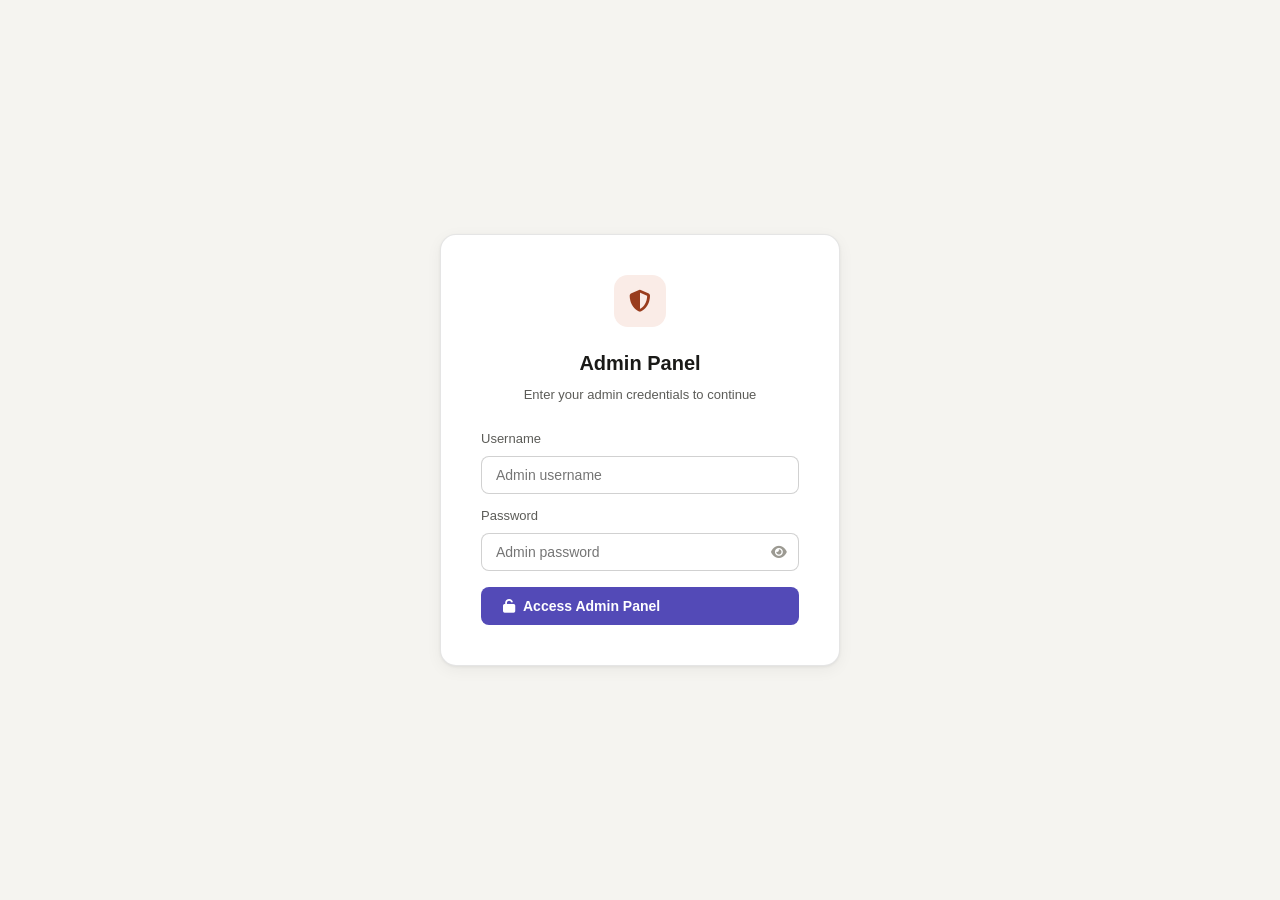
==== admin.html @ 836c9ff5 "Initial commit" ====
<!DOCTYPE html>
<html lang="en">
<head>
  <meta charset="UTF-8"/>
  <meta name="viewport" content="width=device-width,initial-scale=1.0"/>
  <title>HackJudge — Admin</title>
  <link rel="stylesheet" href="style.css"/>
  <link rel="stylesheet" href="https://cdnjs.cloudflare.com/ajax/libs/font-awesome/6.5.0/css/all.min.css"/>
  <style>
    .login-wrap{min-height:100vh;display:flex;align-items:center;justify-content:center;padding:24px}
    .login-box{background:var(--surface);border:1px solid var(--border);border-radius:var(--radius-lg);padding:40px;width:100%;max-width:400px;box-shadow:var(--shadow);text-align:center}
    .admin-header{padding:28px 0 20px;display:flex;align-items:center;justify-content:space-between;flex-wrap:wrap;gap:12px}
    .confirm-overlay{display:none;position:fixed;inset:0;background:rgba(0,0,0,.5);align-items:center;justify-content:center;z-index:200;padding:24px}
    .confirm-overlay.show{display:flex}
    .confirm-box{background:var(--surface);border-radius:var(--radius-lg);padding:28px 32px;max-width:380px;width:100%;box-shadow:0 8px 40px rgba(0,0,0,.2)}
  </style>
</head>
<body>

<!-- Login screen -->
<div class="login-wrap" id="login-screen">
  <div class="login-box">
    <div class="admin-icon"><i class="fa-solid fa-shield-halved"></i></div>
    <h2 style="font-size:20px;font-weight:700;margin-bottom:6px">Admin Panel</h2>
    <p style="font-size:13px;color:var(--text-2);margin-bottom:24px;line-height:1.5">Enter your admin credentials to continue</p>
    <div style="text-align:left;margin-bottom:12px">
      <label class="label">Username</label>
      <input class="input" id="login-user" type="text" placeholder="Admin username" onkeydown="if(event.key==='Enter')document.getElementById('login-pass').focus()"/>
    </div>
    <div style="text-align:left;margin-bottom:16px">
      <label class="label">Password</label>
      <div style="position:relative">
        <input class="input" id="login-pass" type="password" placeholder="Admin password" style="padding-right:42px" onkeydown="if(event.key==='Enter')doLogin()"/>
        <button onclick="toggleLP()" style="position:absolute;right:12px;top:50%;transform:translateY(-50%);background:none;border:none;cursor:pointer;color:var(--text-3);font-size:14px"><i class="fa-solid fa-eye" id="lp-eye"></i></button>
      </div>
    </div>
    <button class="btn btn-primary full-width" onclick="doLogin()"><i class="fa-solid fa-unlock"></i> Access Admin Panel</button>
    <p id="login-error" style="display:none;color:var(--danger);font-size:13px;margin-top:12px"></p>
  </div>
</div>

<!-- Admin dashboard -->
<div id="admin-screen" style="display:none">
  <header class="site-header">
    <div class="header-inner">
      <div class="logo"><span class="logo-icon" style="background:var(--danger)"><i class="fa-solid fa-shield-halved"></i></span>Admin Panel</div>
      <span style="font-size:12px;color:var(--text-3);margin-left:4px">— not visible to participants</span>
      <nav class="nav" style="margin-left:auto">
        <button onclick="showTab('submissions')" id="tab-submissions" class="btn btn-secondary tab-active" style="font-size:13px;padding:6px 14px"><i class="fa-solid fa-list"></i> Submissions</button>
        <button onclick="showTab('bulk')" id="tab-bulk" class="btn btn-secondary" style="font-size:13px;padding:6px 14px"><i class="fa-solid fa-bolt"></i> Bulk Test</button>
        <a href="leaderboard.html" style="color:var(--text-2);text-decoration:none;font-size:13px;padding:6px 8px"><i class="fa-solid fa-arrow-left"></i> Back</a>
        <button onclick="doLogout()" class="btn btn-secondary" style="font-size:13px;padding:6px 14px"><i class="fa-solid fa-right-from-bracket"></i> Logout</button>
      </nav>
    </div>
  </header>

  <!-- Submissions tab -->
  <div id="tab-submissions-panel" class="page-wrap page-wrap--lg" style="padding-top:0">
    <div class="admin-header">
      <div><h1 class="page-title" style="font-size:22px">Submissions</h1><p class="page-sub" style="font-size:13px" id="last-refresh">Loading…</p></div>
      <div style="display:flex;gap:10px;flex-wrap:wrap">
        <button class="btn btn-secondary" onclick="loadSubmissions()" style="font-size:13px"><i class="fa-solid fa-rotate"></i> Refresh</button>
        <button onclick="confirmAll()" style="display:inline-flex;align-items:center;gap:7px;padding:9px 18px;background:var(--danger);color:#fff;border:none;border-radius:var(--radius-sm);font-size:13px;font-weight:600;cursor:pointer"><i class="fa-solid fa-trash-can"></i> Delete all</button>
      </div>
    </div>
    <div class="stats-row">
      <div class="stat-box"><div class="stat-num" id="s-total">—</div><div class="stat-lbl">Total</div></div>
      <div class="stat-box"><div class="stat-num" style="color:var(--success)" id="s-scored">—</div><div class="stat-lbl">Scored</div></div>
      <div class="stat-box"><div class="stat-num" style="color:var(--warn)" id="s-pending">—</div><div class="stat-lbl">Pending</div></div>
      <div class="stat-box"><div class="stat-num" style="color:var(--danger)" id="s-error">—</div><div class="stat-lbl">Error</div></div>
    </div>
    <div class="card">
      <div class="table-wrap">
        <table style="table-layout:fixed;width:100%">
          <colgroup><col style="width:80px"/><col style="width:150px"/><col style="width:160px"/><col style="width:130px"/><col style="width:90px"/><col style="width:70px"/><col style="width:140px"/><col style="width:90px"/></colgroup>
          <thead><tr><th>ID</th><th>Team</th><th>Project</th><th>Track</th><th>Status</th><th>Score</th><th>Submitted</th><th>Actions</th></tr></thead>
          <tbody id="admin-tbody"><tr><td colspan="8" style="text-align:center;padding:40px;color:var(--text-3)">Loading…</td></tr></tbody>
        </table>
      </div>
    </div>
    <div style="height:48px"></div>
  </div>

  <!-- Bulk test tab -->
  <div id="tab-bulk-panel" class="page-wrap page-wrap--lg" style="display:none;padding-top:0">
    <div class="admin-header">
      <div><h1 class="page-title" style="font-size:22px"><i class="fa-solid fa-bolt" style="color:var(--accent);margin-right:8px"></i>Bulk Test</h1>
      <p class="page-sub" style="font-size:13px">Submit multiple projects at once for testing.</p></div>
    </div>
    <div style="display:grid;grid-template-columns:1fr 1fr;gap:14px;margin-bottom:16px">
      <div>
        <label class="label">Gemini API Key (for all test submissions) <span style="color:var(--danger)">*</span></label>
        <div style="position:relative">
          <input class="input" id="bulk-key" type="password" placeholder="AIza…" style="padding-right:42px"/>
          <button onclick="toggleBK()" style="position:absolute;right:12px;top:50%;transform:translateY(-50%);background:none;border:none;cursor:pointer;color:var(--text-3);font-size:14px"><i class="fa-solid fa-eye" id="bk-eye"></i></button>
        </div>
      </div>
      <div>
        <label class="label">Track (applied to all)</label>
        <input class="input" id="bulk-track" type="text" placeholder="e.g. Open Innovation"/>
      </div>
    </div>
    <div style="margin-bottom:16px">
      <label class="label">Problem Statement (applied to all) <span style="color:var(--danger)">*</span></label>
      <textarea class="textarea" id="bulk-ps" rows="3" style="min-height:80px" placeholder="Paste the problem statement here…"></textarea>
    </div>
    <div class="card" style="margin-bottom:16px">
      <div style="padding:14px 18px;border-bottom:1px solid var(--border);display:flex;align-items:center;justify-content:space-between">
        <span style="font-size:13px;font-weight:600">Projects</span>
        <div style="display:flex;gap:8px">
          <button class="btn btn-secondary" style="font-size:12px;padding:6px 12px" onclick="addRow()"><i class="fa-solid fa-plus"></i> Add row</button>
          <button class="btn btn-secondary" style="font-size:12px;padding:6px 12px" onclick="loadSamples()"><i class="fa-solid fa-flask"></i> Load samples</button>
          <button class="btn btn-secondary" style="font-size:12px;padding:6px 12px" onclick="clearRows()"><i class="fa-solid fa-trash"></i> Clear</button>
        </div>
      </div>
      <div class="table-wrap">
        <table style="table-layout:fixed;width:100%">
          <colgroup><col style="width:140px"/><col style="width:150px"/><col style="width:140px"/><col style="width:160px"/><col style="width:260px"/><col style="width:36px"/></colgroup>
          <thead><tr><th>Team name</th><th>Project title</th><th>Members</th><th>Email</th><th>GitHub URL</th><th></th></tr></thead>
          <tbody id="bulk-rows"></tbody>
        </table>
      </div>
    </div>
    <div style="display:flex;gap:12px;align-items:center;margin-bottom:20px">
      <button class="btn btn-primary" id="bulk-run-btn" onclick="runBulk()" style="font-size:14px"><i class="fa-solid fa-play"></i> Run Bulk Test</button>
      <span id="bulk-status" style="font-size:13px;color:var(--text-2)"></span>
    </div>
    <div id="bulk-results" style="display:none">
      <div class="section-head">Results</div>
      <div id="bulk-results-list" style="display:flex;flex-direction:column;gap:8px"></div>
    </div>
    <div style="height:48px"></div>
  </div>
</div>

<!-- Confirm single delete -->
<div class="confirm-overlay" id="conf-single">
  <div class="confirm-box">
    <div style="font-size:17px;font-weight:700;margin-bottom:8px"><i class="fa-solid fa-triangle-exclamation" style="color:var(--danger);margin-right:8px"></i>Delete submission?</div>
    <div style="font-size:13px;color:var(--text-2);margin-bottom:20px;line-height:1.6" id="conf-single-msg">This cannot be undone.</div>
    <div style="display:flex;gap:10px">
      <button class="btn btn-secondary" style="flex:1" onclick="closeConf('conf-single')">Cancel</button>
      <button class="btn" style="flex:1;background:var(--danger);color:#fff" id="conf-single-ok">Delete</button>
    </div>
  </div>
</div>

<!-- Confirm delete all -->
<div class="confirm-overlay" id="conf-all">
  <div class="confirm-box">
    <div style="font-size:17px;font-weight:700;margin-bottom:8px"><i class="fa-solid fa-triangle-exclamation" style="color:var(--danger);margin-right:8px"></i>Delete ALL submissions?</div>
    <div style="font-size:13px;color:var(--text-2);margin-bottom:20px;line-height:1.6">This permanently removes every submission. The leaderboard will be empty. Cannot be undone.</div>
    <div style="display:flex;gap:10px">
      <button class="btn btn-secondary" style="flex:1" onclick="closeConf('conf-all')">Cancel</button>
      <button class="btn" style="flex:1.5;background:var(--danger);color:#fff" onclick="deleteAll()"><i class="fa-solid fa-trash-can"></i> Yes, delete all</button>
    </div>
  </div>
</div>

<div id="toast-area"></div>

<script src="config.js"></script>
<script src="sheets-client.js"></script>
<script>
// ── Auth ──────────────────────────────────────────────────────────────────────
window.addEventListener('DOMContentLoaded', () => {
  const u = sessionStorage.getItem('admin_user');
  const p = sessionStorage.getItem('admin_pass');
  sessionStorage.removeItem('admin_user');
  sessionStorage.removeItem('admin_pass');
  if (u && p && u === CONFIG.ADMIN_USERNAME && p === CONFIG.ADMIN_PASSWORD) {
    document.getElementById('login-screen').style.display = 'none';
    document.getElementById('admin-screen').style.display = 'block';
    loadSubmissions();
  }
});

function toggleLP() { const i=document.getElementById('login-pass'),e=document.getElementById('lp-eye'); i.type=i.type==='password'?'text':'password'; e.className=i.type==='password'?'fa-solid fa-eye':'fa-solid fa-eye-slash'; }

function doLogin() {
  const u = document.getElementById('login-user').value.trim();
  const p = document.getElementById('login-pass').value.trim();
  const errEl = document.getElementById('login-error');
  errEl.style.display = 'none';
  if (!u || !p) { errEl.textContent = 'Please enter both fields.'; errEl.style.display = 'block'; return; }
  if (u === CONFIG.ADMIN_USERNAME && p === CONFIG.ADMIN_PASSWORD) {
    document.getElementById('login-pass').value = '';
    document.getElementById('login-screen').style.display = 'none';
    document.getElementById('admin-screen').style.display = 'block';
    loadSubmissions();
  } else {
    document.getElementById('login-pass').value = '';
    errEl.textContent = 'Incorrect username or password.';
    errEl.style.display = 'block';
  }
}

function doLogout() { window.location.href = 'index.html'; }

// ── Tab switching ─────────────────────────────────────────────────────────────
function showTab(tab) {
  const isSub = tab === 'submissions';
  document.getElementById('tab-submissions-panel').style.display = isSub ? 'block' : 'none';
  document.getElementById('tab-bulk-panel').style.display        = isSub ? 'none'  : 'block';
  document.getElementById('tab-submissions').classList.toggle('tab-active', isSub);
  document.getElementById('tab-bulk').classList.toggle('tab-active', !isSub);
}

// ── Submissions ───────────────────────────────────────────────────────────────
let allSubs = [];

function sColor(s) { return s>=8?'var(--success)':s>=6?'var(--info)':s>=4?'var(--warn)':'var(--danger)'; }
function showToast(msg, isErr=false) {
  const t = document.createElement('div'); t.className='toast'+(isErr?' toast-error':''); t.textContent=msg;
  document.getElementById('toast-area').appendChild(t); setTimeout(()=>t.remove(),4000);
}
function closeConf(id) { document.getElementById(id).classList.remove('show'); }

async function loadSubmissions() {
  try {
    allSubs = await loadAllSubmissionsAdmin();
    const records = allSubs.map(s => s.record);
    document.getElementById('s-total').textContent   = records.length;
    document.getElementById('s-scored').textContent  = records.filter(r => r.status==='scored').length;
    document.getElementById('s-pending').textContent = records.filter(r => ['pending','judging'].includes(r.status)).length;
    document.getElementById('s-error').textContent   = records.filter(r => r.status==='error').length;
    document.getElementById('last-refresh').textContent = 'Last refreshed: ' + new Date().toLocaleTimeString() + '  ·  ' + records.length + ' submissions';
    renderTable(allSubs);
  } catch (e) { showToast('Load failed: ' + e.message, true); }
}

function renderTable(subs) {
  const tbody = document.getElementById('admin-tbody');
  if (!subs.length) {
    tbody.innerHTML = '<tr><td colspan="8" style="text-align:center;padding:48px;color:var(--text-3)"><i class="fa-solid fa-inbox" style="font-size:28px;display:block;margin-bottom:10px"></i>No submissions yet</td></tr>';
    return;
  }
  tbody.innerHTML = '';
  subs.forEach(({ record: sub, sha }) => {
    const sc = sub.total_score != null ? `<span style="font-weight:700;color:${sColor(sub.total_score)}">${Number(sub.total_score).toFixed(2)}</span>` : '—';
    const statusCls = {scored:'s-scored',pending:'s-pending',judging:'s-judging',error:'s-error'}[sub.status]||'s-pending';
    const date = new Date(sub.created_at).toLocaleString('en-IN',{day:'numeric',month:'short',hour:'2-digit',minute:'2-digit'});
    const tr = document.createElement('tr'); tr.id = 'row-' + sub.id;
    tr.innerHTML = `
      <td class="font-mono" style="font-size:12px;color:var(--text-3)">#${sub.id}</td>
      <td style="font-weight:600;font-size:13px;overflow:hidden;text-overflow:ellipsis;white-space:nowrap" title="${sub.team_name}">${sub.team_name}</td>
      <td style="font-size:13px;overflow:hidden;text-overflow:ellipsis;white-space:nowrap;color:var(--text-2)" title="${sub.project_title}">${sub.project_title}</td>
      <td><span class="badge badge-accent" style="font-size:11px">${sub.track||'—'}</span></td>
      <td><span class="status-pill ${statusCls}">${sub.status}</span></td>
      <td style="text-align:center">${sc}</td>
      <td style="font-size:12px;color:var(--text-3)">${date}</td>
      <td><button class="del-btn" onclick="confirmDelete('${sub.id}','${sub.team_name.replace(/'/g,"\\'")}')"><i class="fa-solid fa-trash-can"></i> Delete</button></td>`;
    tbody.appendChild(tr);
  });
}

let pendingDel = null;
function confirmDelete(id, name) {
  pendingDel = { id };
  document.getElementById('conf-single-msg').textContent = 'This will permanently delete "' + name + '" (#' + id + '). Cannot be undone.';
  document.getElementById('conf-single').classList.add('show');
  document.getElementById('conf-single-ok').onclick = doDeleteOne;
}
async function doDeleteOne() {
  closeConf('conf-single');
  try {
    await deleteSubmission(pendingDel.id);
    const row = document.getElementById('row-' + pendingDel.id);
    if (row) row.remove();
    showToast('Deleted #' + pendingDel.id);
    await loadSubmissions();
  } catch (e) { showToast('Delete failed: ' + e.message, true); }
}

function confirmAll() { document.getElementById('conf-all').classList.add('show'); }
async function deleteAll() {
  closeConf('conf-all');
  try {
    await deleteAllSubmissions();
    showToast('All submissions deleted');
    await loadSubmissions();
  } catch (e) { showToast('Delete failed: ' + e.message, true); }
}

document.addEventListener('click', e => {
  ['conf-single','conf-all'].forEach(id => { const el=document.getElementById(id); if (e.target===el) el.classList.remove('show'); });
});

// ── Bulk test ─────────────────────────────────────────────────────────────────
let rowIdx = 0;

function toggleBK() { const i=document.getElementById('bulk-key'),e=document.getElementById('bk-eye'); i.type=i.type==='password'?'text':'password'; e.className=i.type==='password'?'fa-solid fa-eye':'fa-solid fa-eye-slash'; }
function addRow(d={}) {
  const id = ++rowIdx;
  const tr = document.createElement('tr'); tr.id = 'br-' + id;
  tr.innerHTML = `
    <td><input class="bulk-input" id="bt-${id}" placeholder="Team name" value="${d.team||''}"/></td>
    <td><input class="bulk-input" id="bti-${id}" placeholder="Project title" value="${d.title||''}"/></td>
    <td><input class="bulk-input" id="bm-${id}" placeholder="Members" value="${d.members||''}"/></td>
    <td><input class="bulk-input" id="be-${id}" placeholder="email@example.com" value="${d.email||''}"/></td>
    <td><input class="bulk-input" id="bu-${id}" placeholder="https://github.com/owner/repo" value="${d.url||''}"/></td>
    <td><button onclick="document.getElementById('br-${id}').remove()" style="background:none;border:none;cursor:pointer;color:var(--danger);font-size:14px;padding:4px"><i class="fa-solid fa-xmark"></i></button></td>`;
  document.getElementById('bulk-rows').appendChild(tr);
}
function clearRows() { document.getElementById('bulk-rows').innerHTML = ''; rowIdx = 0; }
function loadSamples() {
  clearRows();
  [{ team:'Sample Team A',title:'AI Health Monitor',members:'Alice, Bob',email:'a@test.com',url:'https://github.com/tiangolo/fastapi' },
   { team:'Sample Team B',title:'EduBot',members:'Carol, Dave',email:'b@test.com',url:'https://github.com/pallets/flask' },
   { team:'Sample Team C',title:'GreenTrack',members:'Eve',email:'c@test.com',url:'https://github.com/django/django' }]
  .forEach(addRow);
}
function getRows() {
  return Array.from(document.querySelectorAll('[id^="br-"]')).map(tr => {
    const i = tr.id.replace('br-','');
    return { team:document.getElementById('bt-'+i)?.value.trim(), title:document.getElementById('bti-'+i)?.value.trim(), members:document.getElementById('bm-'+i)?.value.trim(), email:document.getElementById('be-'+i)?.value.trim(), url:document.getElementById('bu-'+i)?.value.trim() };
  }).filter(r => r.team && r.url);
}
function setBulkStatus(msg, color='var(--text-2)') { const e=document.getElementById('bulk-status'); e.textContent=msg; e.style.color=color; }

function addBulkResult(sub, state) {
  document.getElementById('bulk-results').style.display = 'block';
  const list = document.getElementById('bulk-results-list');
  const existing = document.getElementById('res-' + sub.id);
  const div = existing || document.createElement('div');
  div.id = 'res-' + sub.id; div.className = 'bulk-result-row';
  const icon = state.status==='done'?'<i class="fa-solid fa-check" style="color:var(--success)"></i>':state.status==='error'?'<i class="fa-solid fa-xmark" style="color:var(--danger)"></i>':'<span class="spinner" style="width:14px;height:14px;border-width:2px"></span>';
  const sc = state.score!=null ? sColor(state.score) : 'var(--text-3)';
  div.innerHTML = `${icon}<div class="bulk-result-score" style="color:${sc}">${state.score!=null?Number(state.score).toFixed(2):'—'}</div><div class="bulk-result-meta"><div class="bulk-result-name">${sub.team} — ${sub.title}</div><div class="bulk-result-sub">#${sub.id} · ${state.msg}</div></div>${state.status==='done'?`<a href="judging.html?id=${sub.id}" target="_blank" class="btn btn-secondary" style="font-size:11px;padding:5px 10px">View</a>`:''}`;
  if (!existing) list.appendChild(div);
}

async function pollOne(sub) {
  const deadline = Date.now() + 300000;
  while (Date.now() < deadline) {
    await new Promise(r => setTimeout(r, 7000));
    try {
      const data = await loadSubmission(sub.id);
      if (!data) continue;
      if (data.status === 'scored') { addBulkResult(sub, { status:'done', score:data.total_score, msg:'Scored ' + data.total_score?.toFixed(2) + '/10' }); return; }
      if (data.status === 'error')  { addBulkResult(sub, { status:'error', score:null, msg:'Evaluation failed' }); return; }
      addBulkResult(sub, { status:'running', score:null, msg:data.status === 'judging' ? 'Evaluating…' : 'Queued…' });
    } catch {}
  }
  addBulkResult(sub, { status:'error', score:null, msg:'Timed out' });
}

async function runBulk() {
  const key   = document.getElementById('bulk-key').value.trim();
  const track = document.getElementById('bulk-track').value.trim();
  const ps    = document.getElementById('bulk-ps').value.trim();
  const rows  = getRows();
  if (!key)       { setBulkStatus('Enter a Gemini API key.','var(--danger)'); return; }
  if (!ps)        { setBulkStatus('Enter a problem statement.','var(--danger)'); return; }
  if (!rows.length){ setBulkStatus('Add at least one project row.','var(--danger)'); return; }

  const btn = document.getElementById('bulk-run-btn');
  btn.disabled = true; btn.innerHTML = '<span class="spinner" style="width:14px;height:14px;border-width:2px"></span> Running…';
  document.getElementById('bulk-results').style.display = 'block';
  document.getElementById('bulk-results-list').innerHTML = '';
  setBulkStatus('Submitting ' + rows.length + ' project(s)…', 'var(--info)');

  const subs = [];
  for (const row of rows) {
    try {
      const id = (Math.random().toString(36).substring(2,6) + Math.random().toString(36).substring(2,6)).toUpperCase();
      const record = {
        id, status:'pending', created_at: new Date().toISOString(),
        team_name: row.team, project_title: row.title||row.team+' Project',
        member_names: row.members||row.team, contact_email: row.email||'test@example.com',
        track: track||'Test', problem_statement: ps,
        github_url: row.url, project_description: '',
        scores:null, total_score:null, feedback:null,
      };
      // Store key in sessionStorage for this submission
      sessionStorage.setItem('key_' + id, key);
      await saveSubmission(id, record);
      const sub = { id, team: row.team, title: row.title||row.team+' Project' };
      subs.push(sub);
      addBulkResult(sub, { status:'running', score:null, msg:'Submitted — starting evaluation…' });
      setBulkStatus(subs.length + '/' + rows.length + ' submitted…', 'var(--info)');

      // Immediately trigger evaluation in background using iframe trick
      const iframe = document.createElement('iframe');
      iframe.style.display = 'none';
      iframe.src = 'judging.html?id=' + id;
      document.body.appendChild(iframe);
      // Remove iframe after 5 min
      setTimeout(() => iframe.remove(), 300000);

    } catch (e) {
      document.getElementById('bulk-results-list').innerHTML += `<div class="bulk-result-row"><i class="fa-solid fa-xmark" style="color:var(--danger)"></i><div class="bulk-result-meta"><div class="bulk-result-name">${row.team}</div><div class="bulk-result-sub">${e.message}</div></div></div>`;
    }
    await new Promise(r => setTimeout(r, 500));
  }

  document.getElementById('bulk-key').value = ''; // wipe key

  setBulkStatus('All submitted — polling results…', 'var(--info)');
  await Promise.all(subs.map(sub => pollOne(sub)));
  setBulkStatus('Done — ' + subs.length + ' project(s) evaluated.', 'var(--success)');
  btn.disabled = false; btn.innerHTML = '<i class="fa-solid fa-play"></i> Run Bulk Test';
  await loadSubmissions();
}
</script>
</body>
</html>
---- style.css ----
/* ── Reset & Variables ─────────────────────────────────────────── */
*,*::before,*::after{box-sizing:border-box;margin:0;padding:0}
:root{
  --bg:#f5f4f0; --surface:#fff; --border:rgba(0,0,0,.10);
  --border-md:rgba(0,0,0,.18); --text-1:#1a1a18; --text-2:#5c5c58;
  --text-3:#9c9a92; --accent:#534AB7; --accent-bg:#EEEDFE;
  --success:#0F6E56; --success-bg:#E1F5EE; --warn:#854F0B;
  --warn-bg:#FAEEDA; --danger:#993C1D; --danger-bg:#FAECE7;
  --info:#185FA5; --info-bg:#E6F1FB;
  --radius-sm:8px; --radius-md:12px; --radius-lg:16px;
  --shadow:0 1px 3px rgba(0,0,0,.06),0 4px 16px rgba(0,0,0,.05);
}
body{font-family:-apple-system,BlinkMacSystemFont,"Segoe UI",sans-serif;background:var(--bg);color:var(--text-1);font-size:15px;line-height:1.6;min-height:100vh}

/* Layout */
.page-wrap{max-width:1100px;margin:0 auto;padding:0 24px}
.page-wrap--sm{max-width:740px}
.page-wrap--lg{max-width:1200px}

/* Header */
.site-header{background:var(--surface);border-bottom:1px solid var(--border);padding:0 24px;position:sticky;top:0;z-index:100}
.header-inner{max-width:1100px;margin:0 auto;display:flex;align-items:center;gap:20px;height:60px}
.logo{display:flex;align-items:center;gap:10px;text-decoration:none;color:var(--text-1);font-weight:600;font-size:16px}
.logo-icon{width:32px;height:32px;background:var(--accent);border-radius:8px;display:flex;align-items:center;justify-content:center;color:#fff;font-size:17px}
.nav{margin-left:auto;display:flex;gap:4px;align-items:center}
.nav a{padding:6px 14px;border-radius:var(--radius-sm);color:var(--text-2);text-decoration:none;font-size:14px;font-weight:500;transition:background .15s,color .15s}
.nav a:hover,.nav a.active{background:var(--bg);color:var(--text-1)}

/* Cards */
.card{background:var(--surface);border:1px solid var(--border);border-radius:var(--radius-lg);box-shadow:var(--shadow)}
.card-body{padding:28px 32px}

/* Typography */
.page-title{font-size:26px;font-weight:700;letter-spacing:-.3px}
.page-sub{font-size:15px;color:var(--text-2);margin-top:6px}
.section-head{font-size:11px;font-weight:600;text-transform:uppercase;letter-spacing:.08em;color:var(--text-3);margin-bottom:14px}
.label{font-size:13px;font-weight:500;color:var(--text-2);margin-bottom:6px;display:block}
.hint{font-size:12px;color:var(--text-3);margin-top:4px}

/* Form */
.input,.textarea{width:100%;padding:10px 14px;border:1px solid var(--border-md);border-radius:var(--radius-sm);font-size:14px;font-family:inherit;color:var(--text-1);background:var(--surface);transition:border-color .15s,box-shadow .15s;outline:none}
.input:focus,.textarea:focus{border-color:var(--accent);box-shadow:0 0 0 3px rgba(83,74,183,.12)}
.textarea{resize:vertical;min-height:90px}

/* Buttons */
.btn{display:inline-flex;align-items:center;gap:8px;padding:11px 22px;border-radius:var(--radius-sm);font-size:14px;font-weight:600;font-family:inherit;cursor:pointer;border:none;transition:background .15s,transform .1s;text-decoration:none}
.btn:active{transform:scale(.98)}
.btn-primary{background:var(--accent);color:#fff}
.btn-primary:hover{background:#453ea5}
.btn-secondary{background:var(--bg);color:var(--text-1);border:1px solid var(--border-md)}
.btn-secondary:hover{background:#eae9e5}
.btn-lg{padding:13px 28px;font-size:15px}
.btn:disabled{opacity:.5;cursor:not-allowed;pointer-events:none}

/* Badges */
.badge{display:inline-block;padding:3px 10px;border-radius:20px;font-size:12px;font-weight:500}
.badge-success{background:var(--success-bg);color:var(--success)}
.badge-warn{background:var(--warn-bg);color:var(--warn)}
.badge-danger{background:var(--danger-bg);color:var(--danger)}
.badge-info{background:var(--info-bg);color:var(--info)}
.badge-accent{background:var(--accent-bg);color:var(--accent)}
.badge-neutral{background:var(--bg);color:var(--text-2);border:1px solid var(--border-md)}

/* Progress */
.progress-wrap{height:6px;background:var(--border);border-radius:3px;overflow:hidden}
.progress-bar{height:100%;background:var(--accent);border-radius:3px;transition:width .4s ease;width:0%}

/* Param cards */
.param-card{border:1px solid var(--border);border-radius:var(--radius-md);padding:16px 18px;opacity:0;transform:translateY(12px);transition:opacity .4s ease,transform .4s ease}
.param-card.visible{opacity:1;transform:translateY(0)}
.param-card-header{display:flex;align-items:center;gap:10px;margin-bottom:10px}
.param-dot{width:10px;height:10px;border-radius:50%;flex-shrink:0}
.param-name{font-size:14px;font-weight:600;flex:1}
.param-score-num{font-size:22px;font-weight:700}
.param-weight{font-size:12px;color:var(--text-3);margin-left:4px}
.param-bar-wrap{height:5px;background:var(--border);border-radius:3px;margin-bottom:8px}
.param-bar{height:5px;border-radius:3px;transition:width .8s ease;width:0%}
.param-reasoning{font-size:13px;color:var(--text-2);line-height:1.55}

/* Chips */
.chip-row{display:flex;flex-wrap:wrap;gap:8px}
.chip{font-size:12px;padding:4px 10px;background:var(--bg);border:1px solid var(--border);border-radius:20px;color:var(--text-2);display:flex;align-items:center;gap:5px}

/* Table */
.table-wrap{overflow-x:auto}
table{width:100%;border-collapse:collapse;font-size:14px}
thead th{text-align:left;padding:10px 14px;font-size:11px;font-weight:600;color:var(--text-3);text-transform:uppercase;letter-spacing:.06em;border-bottom:1px solid var(--border);white-space:nowrap}
tbody td{padding:13px 14px;border-bottom:1px solid var(--border);vertical-align:middle}
tbody tr:last-child td{border-bottom:none}
tbody tr:hover td{background:#fafaf8}
.rank-num{width:28px;height:28px;border-radius:50%;display:inline-flex;align-items:center;justify-content:center;font-size:13px;font-weight:700;background:var(--bg);color:var(--text-2)}
.rank-1{background:#FFF3CD;color:#856404}
.rank-2{background:#e9ecef;color:#495057}
.rank-3{background:#ffe5d0;color:#7c3d12}
.th-score{text-align:center;white-space:nowrap}
.td-score{text-align:center;font-size:15px;font-weight:700;white-space:nowrap;padding-left:4px;padding-right:4px}
.score-bubble{display:inline-flex;align-items:center;justify-content:center;width:44px;height:44px;border-radius:10px;font-size:15px;font-weight:700}

/* Queue */
.queue-card{background:var(--surface);border:1px solid var(--border);border-radius:var(--radius-lg);padding:28px 32px;margin-bottom:20px;display:none;text-align:center}
.queue-card.visible{display:block}
.queue-position{font-size:56px;font-weight:800;color:var(--accent);line-height:1;letter-spacing:-2px}
.queue-dots span{display:inline-block;width:8px;height:8px;background:var(--accent);border-radius:50%;margin:0 3px;opacity:.3;animation:qpulse 1.2s infinite}
.queue-dots span:nth-child(2){animation-delay:.2s}
.queue-dots span:nth-child(3){animation-delay:.4s}
@keyframes qpulse{0%,80%,100%{opacity:.3}40%{opacity:1}}

/* Utilities */
.mt-4{margin-top:4px}.mt-8{margin-top:8px}.mt-12{margin-top:12px}
.mt-16{margin-top:16px}.mt-24{margin-top:24px}.mt-32{margin-top:32px}
.flex{display:flex}.items-center{align-items:center}
.justify-between{justify-content:space-between}
.gap-8{gap:8px}.gap-12{gap:12px}.gap-16{gap:16px}.gap-24{gap:24px}
.grid-2{display:grid;grid-template-columns:1fr 1fr;gap:16px}
.text-sm{font-size:13px}.text-muted{color:var(--text-2)}.text-faint{color:var(--text-3)}
.font-mono{font-family:"SFMono-Regular",Consolas,monospace}
.hidden{display:none!important}.full-width{width:100%}

/* Form grid */
.form-grid{display:grid;grid-template-columns:1fr 1fr;gap:14px}
.form-group{display:flex;flex-direction:column}
.form-group.full{grid-column:1/-1}
.section-divider{border:none;border-top:1px solid var(--border);margin:24px 0}
.key-field-wrap{position:relative}
.key-toggle{position:absolute;right:12px;top:50%;transform:translateY(-50%);background:none;border:none;cursor:pointer;color:var(--text-3);font-size:15px;padding:4px}

/* Toast */
#toast-area{position:fixed;bottom:24px;right:24px;z-index:999;display:flex;flex-direction:column;gap:8px}
.toast{background:var(--text-1);color:#fff;padding:12px 18px;border-radius:var(--radius-md);font-size:14px;box-shadow:var(--shadow);animation:slideIn .25s ease;max-width:320px}
.toast.toast-error{background:var(--danger)}
@keyframes slideIn{from{transform:translateX(40px);opacity:0}to{transform:translateX(0);opacity:1}}

/* Spinner */
.spinner{width:20px;height:20px;border:2.5px solid var(--border);border-top-color:var(--accent);border-radius:50%;animation:spin .7s linear infinite;flex-shrink:0}
@keyframes spin{to{transform:rotate(360deg)}}

/* Modals */
.modal-overlay{display:none;position:fixed;inset:0;background:rgba(0,0,0,.45);align-items:center;justify-content:center;z-index:200;padding:24px}
.modal-overlay.show{display:flex}
.modal-box{background:var(--surface);border-radius:var(--radius-lg);padding:28px 32px;width:100%;max-width:440px;box-shadow:0 8px 40px rgba(0,0,0,.18)}

/* Admin */
.status-pill{font-size:11px;padding:2px 9px;border-radius:20px;font-weight:500}
.s-scored{background:var(--success-bg);color:var(--success)}
.s-pending{background:var(--warn-bg);color:var(--warn)}
.s-judging{background:var(--info-bg);color:var(--info)}
.s-error{background:var(--danger-bg);color:var(--danger)}
.del-btn{background:none;border:1px solid rgba(153,60,29,.3);color:var(--danger);border-radius:6px;padding:4px 10px;font-size:12px;cursor:pointer;transition:background .15s;white-space:nowrap}
.del-btn:hover{background:var(--danger-bg)}
.stats-row{display:grid;grid-template-columns:repeat(4,1fr);gap:12px;margin-bottom:20px}
.stat-box{background:var(--surface);border:1px solid var(--border);border-radius:var(--radius-md);padding:14px 16px;text-align:center}
.stat-num{font-size:28px;font-weight:800}
.stat-lbl{font-size:11px;color:var(--text-3);margin-top:2px;text-transform:uppercase;letter-spacing:.06em}
.bulk-input{width:100%;padding:6px 8px;border:1px solid var(--border-md);border-radius:6px;font-size:12px;font-family:inherit;outline:none}
.bulk-input:focus{border-color:var(--accent)}
.bulk-result-row{display:flex;align-items:center;gap:12px;padding:10px 14px;background:var(--surface);border:1px solid var(--border);border-radius:var(--radius-md);font-size:13px}
.bulk-result-score{font-size:18px;font-weight:700;min-width:48px;text-align:center}
.bulk-result-meta{flex:1}
.bulk-result-name{font-weight:600;color:var(--text-1)}
.bulk-result-sub{font-size:12px;color:var(--text-3);margin-top:1px}
.tab-active{background:var(--accent)!important;color:#fff!important;border-color:var(--accent)!important}
.admin-icon{width:52px;height:52px;background:var(--danger-bg);border-radius:14px;display:flex;align-items:center;justify-content:center;font-size:22px;color:var(--danger);margin:0 auto 20px}
.refresh-dot{width:6px;height:6px;border-radius:50%;background:var(--success);animation:pulse 2s infinite}
@keyframes pulse{0%,100%{opacity:1}50%{opacity:.3}}

/* Hero */
.hero{padding:48px 0 32px;text-align:center}
.hero-badge{display:inline-flex;align-items:center;gap:6px;background:var(--accent-bg);color:var(--accent);font-size:12px;font-weight:600;padding:4px 12px;border-radius:20px;margin-bottom:16px}

/* Final card */
.final-card{background:var(--surface);border:1px solid var(--border);border-radius:var(--radius-lg);padding:32px;display:none;text-align:center;box-shadow:var(--shadow)}
.final-card.visible{display:block}
.final-score-num{font-size:64px;font-weight:800;letter-spacing:-2px;line-height:1}
.mini-score-grid{display:grid;grid-template-columns:repeat(5,1fr);gap:8px;margin:20px 0}
.mini-score{text-align:center;padding:10px 6px;background:var(--bg);border-radius:var(--radius-sm);border:1px solid var(--border)}
.mini-score-val{font-size:18px;font-weight:700}
.mini-score-lbl{font-size:10px;color:var(--text-3);margin-top:3px;line-height:1.3}
.feedback-label{font-size:11px;font-weight:600;text-transform:uppercase;letter-spacing:.08em;color:var(--text-3);margin-bottom:8px}
.feedback-text{font-size:14px;color:var(--text-2);line-height:1.65}
.sw-item{display:flex;gap:9px;font-size:13px;color:var(--text-2);line-height:1.5;margin-bottom:6px}
.sw-item i{margin-top:2px;flex-shrink:0}
.inferred-box{background:var(--bg);border-radius:var(--radius-sm);padding:12px 14px;font-size:13px;color:var(--text-2);line-height:1.6;margin-bottom:16px;border-left:3px solid var(--accent)}
.error-card{background:var(--danger-bg);border:1px solid rgba(153,60,29,.3);border-radius:var(--radius-md);padding:20px 24px;display:none}
.error-card.visible{display:block}
.repo-info-card{background:var(--success-bg);border:1px solid rgba(15,110,86,.2);border-radius:var(--radius-md);padding:14px 18px;margin-bottom:20px;display:none}
.repo-info-card.visible{display:block}
.params-grid{display:grid;grid-template-columns:1fr 1fr;gap:12px;margin-bottom:20px}
.progress-strip{background:var(--surface);border:1px solid var(--border);border-radius:var(--radius-md);padding:16px 20px;margin-bottom:20px}
.progress-top{display:flex;align-items:center;gap:12px;margin-bottom:10px}
.progress-label{font-size:14px;font-weight:500;flex:1}
.progress-pct{font-size:13px;color:var(--text-3)}
.team-avatar{width:48px;height:48px;border-radius:12px;background:var(--accent-bg);color:var(--accent);display:flex;align-items:center;justify-content:center;font-size:20px;font-weight:700;flex-shrink:0}

/* Leaderboard */
.lb-controls{display:flex;align-items:center;gap:12px;margin-bottom:20px;flex-wrap:wrap}
.lb-count{font-size:13px;color:var(--text-3);margin-left:auto}
.track-filter{display:flex;gap:6px;flex-wrap:wrap}
.track-btn{padding:5px 12px;border-radius:20px;font-size:12px;font-weight:500;border:1px solid var(--border-md);background:var(--surface);color:var(--text-2);cursor:pointer;transition:all .15s}
.track-btn.active,.track-btn:hover{background:var(--accent);color:#fff;border-color:var(--accent)}
.team-mini-avatar{width:30px;height:30px;border-radius:8px;background:var(--accent-bg);color:var(--accent);display:flex;align-items:center;justify-content:center;font-size:13px;font-weight:700;flex-shrink:0}
.expand-btn{background:none;border:none;cursor:pointer;color:var(--text-3);font-size:13px;padding:2px 6px;border-radius:4px}
.expand-btn:hover{color:var(--text-1)}
.detail-row{display:none}
.detail-row.open{display:table-row}
.detail-cell{background:#fafaf8;padding:16px 20px!important;border-bottom:1px solid var(--border)!important}

/* Report print */
@media print{
  body{background:#fff;font-size:12px}
  .toolbar{display:none!important}
  .report-page{max-width:100%;margin:0;border-radius:0;box-shadow:none}
  .report-header{-webkit-print-color-adjust:exact;print-color-adjust:exact}
  a{text-decoration:none;color:inherit}
}

@media(max-width:680px){
  .grid-2,.form-grid{grid-template-columns:1fr}
  .card-body{padding:20px}
  .page-title{font-size:22px}
  .params-grid{grid-template-columns:1fr}
  .mini-score-grid{grid-template-columns:repeat(3,1fr)}
}
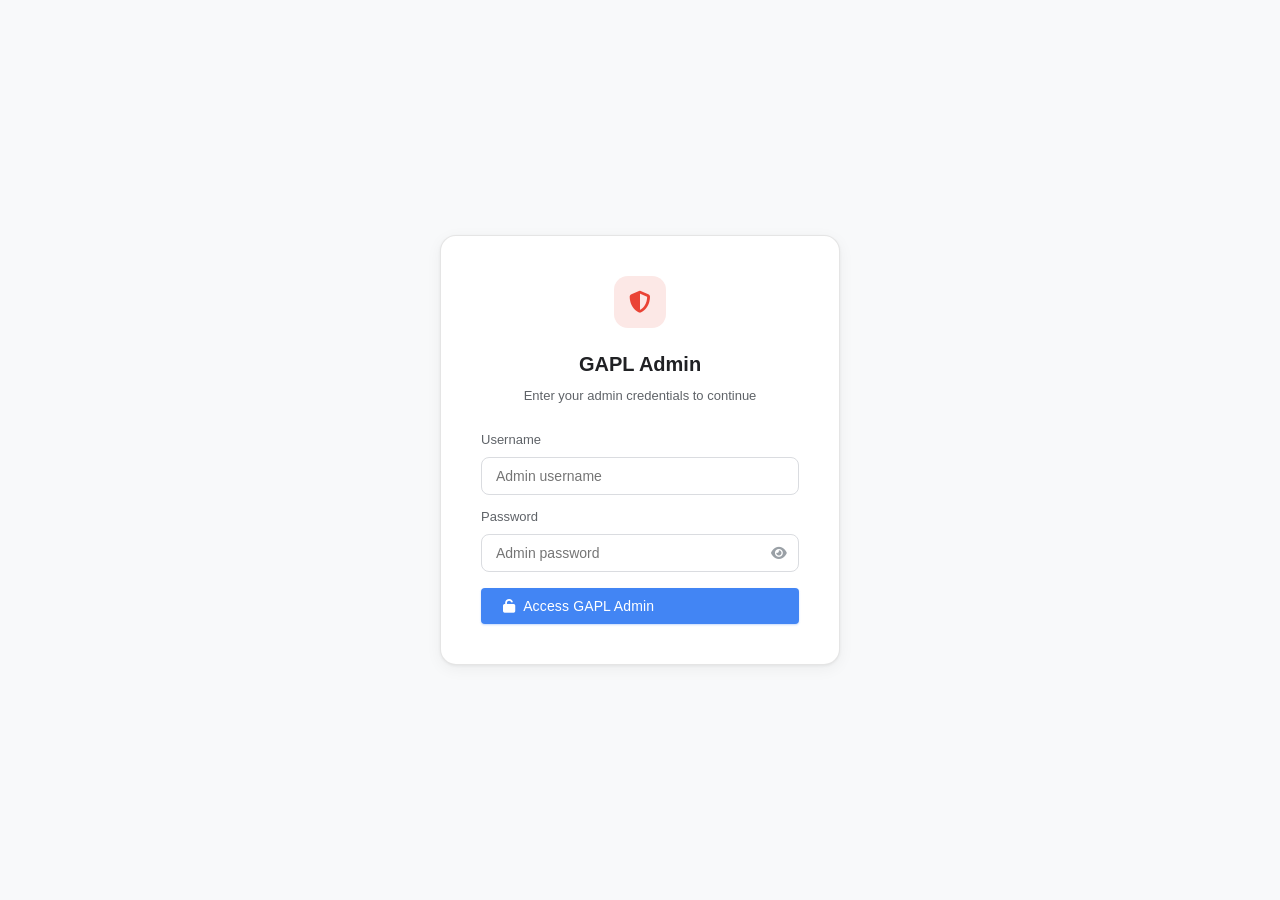
==== commit 752397b7: "Google Agentic Premier League theme" ====
--- a/admin.html
+++ b/admin.html
@@ -3,7 +3,7 @@
 <head>
   <meta charset="UTF-8"/>
   <meta name="viewport" content="width=device-width,initial-scale=1.0"/>
-  <title>HackJudge — Admin</title>
+  <title>GAPL — Admin</title>
   <link rel="stylesheet" href="style.css"/>
   <link rel="stylesheet" href="https://cdnjs.cloudflare.com/ajax/libs/font-awesome/6.5.0/css/all.min.css"/>
   <style>
@@ -21,7 +21,7 @@
 <div class="login-wrap" id="login-screen">
   <div class="login-box">
     <div class="admin-icon"><i class="fa-solid fa-shield-halved"></i></div>
-    <h2 style="font-size:20px;font-weight:700;margin-bottom:6px">Admin Panel</h2>
+    <h2 style="font-size:20px;font-weight:700;margin-bottom:6px">GAPL Admin</h2>
     <p style="font-size:13px;color:var(--text-2);margin-bottom:24px;line-height:1.5">Enter your admin credentials to continue</p>
     <div style="text-align:left;margin-bottom:12px">
       <label class="label">Username</label>
@@ -34,7 +34,7 @@
         <button onclick="toggleLP()" style="position:absolute;right:12px;top:50%;transform:translateY(-50%);background:none;border:none;cursor:pointer;color:var(--text-3);font-size:14px"><i class="fa-solid fa-eye" id="lp-eye"></i></button>
       </div>
     </div>
-    <button class="btn btn-primary full-width" onclick="doLogin()"><i class="fa-solid fa-unlock"></i> Access Admin Panel</button>
+    <button class="btn btn-primary full-width" onclick="doLogin()"><i class="fa-solid fa-unlock"></i> Access GAPL Admin</button>
     <p id="login-error" style="display:none;color:var(--danger);font-size:13px;margin-top:12px"></p>
   </div>
 </div>
@@ -43,7 +43,7 @@
 <div id="admin-screen" style="display:none">
   <header class="site-header">
     <div class="header-inner">
-      <div class="logo"><span class="logo-icon" style="background:var(--danger)"><i class="fa-solid fa-shield-halved"></i></span>Admin Panel</div>
+      <div class="logo"><span class="logo-icon" style="background:var(--danger)"><i class="fa-solid fa-shield-halved"></i></span>GAPL Admin</div>
       <span style="font-size:12px;color:var(--text-3);margin-left:4px">— not visible to participants</span>
       <nav class="nav" style="margin-left:auto">
         <button onclick="showTab('submissions')" id="tab-submissions" class="btn btn-secondary tab-active" style="font-size:13px;padding:6px 14px"><i class="fa-solid fa-list"></i> Submissions</button>
--- a/style.css
+++ b/style.css
@@ -1,159 +1,288 @@
 /* ── Reset & Variables ─────────────────────────────────────────── */
 *,*::before,*::after{box-sizing:border-box;margin:0;padding:0}
+
 :root{
-  --bg:#f5f4f0; --surface:#fff; --border:rgba(0,0,0,.10);
-  --border-md:rgba(0,0,0,.18); --text-1:#1a1a18; --text-2:#5c5c58;
-  --text-3:#9c9a92; --accent:#534AB7; --accent-bg:#EEEDFE;
-  --success:#0F6E56; --success-bg:#E1F5EE; --warn:#854F0B;
-  --warn-bg:#FAEEDA; --danger:#993C1D; --danger-bg:#FAECE7;
-  --info:#185FA5; --info-bg:#E6F1FB;
-  --radius-sm:8px; --radius-md:12px; --radius-lg:16px;
-  --shadow:0 1px 3px rgba(0,0,0,.06),0 4px 16px rgba(0,0,0,.05);
-}
-body{font-family:-apple-system,BlinkMacSystemFont,"Segoe UI",sans-serif;background:var(--bg);color:var(--text-1);font-size:15px;line-height:1.6;min-height:100vh}
-
-/* Layout */
+  --bg:        #F8F9FA;
+  --surface:   #ffffff;
+  --border:    rgba(0,0,0,0.10);
+  --border-md: rgba(0,0,0,0.18);
+  --text-1:    #202124;
+  --text-2:    #5F6368;
+  --text-3:    #9AA0A6;
+
+  /* Google colors */
+  --accent:    #4285F4;
+  --accent-bg: #E8F0FE;
+  --success:   #34A853;
+  --success-bg:#E6F4EA;
+  --warn:      #F9AB00;
+  --warn-bg:   #FEF7E0;
+  --danger:    #EA4335;
+  --danger-bg: #FCE8E6;
+  --info:      #1A73E8;
+  --info-bg:   #E8F0FE;
+
+  /* IPL accent */
+  --ipl-orange: #FF6B00;
+  --ipl-gold:   #FFD700;
+  --ipl-navy:   #003366;
+
+  --radius-sm: 8px;
+  --radius-md: 12px;
+  --radius-lg: 16px;
+  --shadow:    0 1px 3px rgba(0,0,0,0.06),0 4px 16px rgba(0,0,0,0.05);
+}
+
+body{
+  font-family:"Google Sans",-apple-system,BlinkMacSystemFont,"Segoe UI",sans-serif;
+  background:var(--bg);
+  color:var(--text-1);
+  font-size:15px;
+  line-height:1.6;
+  min-height:100vh;
+}
+
+/* ── Layout ──────────────────────────────────────────────────── */
 .page-wrap{max-width:1100px;margin:0 auto;padding:0 24px}
 .page-wrap--sm{max-width:740px}
 .page-wrap--lg{max-width:1200px}
 
-/* Header */
-.site-header{background:var(--surface);border-bottom:1px solid var(--border);padding:0 24px;position:sticky;top:0;z-index:100}
-.header-inner{max-width:1100px;margin:0 auto;display:flex;align-items:center;gap:20px;height:60px}
-.logo{display:flex;align-items:center;gap:10px;text-decoration:none;color:var(--text-1);font-weight:600;font-size:16px}
-.logo-icon{width:32px;height:32px;background:var(--accent);border-radius:8px;display:flex;align-items:center;justify-content:center;color:#fff;font-size:17px}
+/* ── Header ──────────────────────────────────────────────────── */
+.site-header{
+  background:var(--surface);
+  border-bottom:none;
+  padding:0 24px;
+  position:sticky;top:0;z-index:100;
+  box-shadow:0 1px 3px rgba(0,0,0,0.12),0 1px 2px rgba(0,0,0,0.08);
+}
+.header-inner{max-width:1100px;margin:0 auto;display:flex;align-items:center;gap:20px;height:64px}
+.logo{display:flex;align-items:center;gap:10px;text-decoration:none;color:var(--text-1);font-weight:600;font-size:17px}
+.logo-icon{
+  width:36px;height:36px;
+  background:linear-gradient(135deg,#4285F4,#EA4335);
+  border-radius:8px;
+  display:flex;align-items:center;justify-content:center;
+  color:#fff;font-size:18px;
+}
+.logo-event{
+  font-size:11px;color:var(--text-3);
+  font-weight:400;display:block;line-height:1.2;
+}
 .nav{margin-left:auto;display:flex;gap:4px;align-items:center}
-.nav a{padding:6px 14px;border-radius:var(--radius-sm);color:var(--text-2);text-decoration:none;font-size:14px;font-weight:500;transition:background .15s,color .15s}
-.nav a:hover,.nav a.active{background:var(--bg);color:var(--text-1)}
-
-/* Cards */
-.card{background:var(--surface);border:1px solid var(--border);border-radius:var(--radius-lg);box-shadow:var(--shadow)}
+.nav a{
+  padding:7px 16px;border-radius:20px;
+  color:var(--text-2);text-decoration:none;
+  font-size:14px;font-weight:500;
+  transition:background .15s,color .15s;
+}
+.nav a:hover,.nav a.active{
+  background:var(--accent-bg);
+  color:var(--accent);
+}
+
+/* ── Hero ────────────────────────────────────────────────────── */
+.hero{padding:52px 0 36px;text-align:center}
+.hero-badge{
+  display:inline-flex;align-items:center;gap:8px;
+  background:linear-gradient(135deg,#EA4335,#FBBC04,#34A853,#4285F4);
+  color:#fff;font-size:12px;font-weight:600;
+  padding:5px 16px;border-radius:20px;margin-bottom:18px;
+  letter-spacing:.03em;
+}
+.gapl-logo{
+  display:flex;align-items:center;justify-content:center;gap:12px;
+  margin-bottom:8px;
+}
+.google-g{font-size:36px;font-weight:700;
+  background:linear-gradient(135deg,#4285F4 25%,#EA4335 50%,#FBBC04 75%,#34A853 100%);
+  -webkit-background-clip:text;-webkit-text-fill-color:transparent;background-clip:text;
+}
+
+/* ── Cards ───────────────────────────────────────────────────── */
+.card{
+  background:var(--surface);
+  border:1px solid var(--border);
+  border-radius:var(--radius-lg);
+  box-shadow:0 1px 2px rgba(0,0,0,0.06),0 2px 8px rgba(0,0,0,0.04);
+}
 .card-body{padding:28px 32px}
 
-/* Typography */
-.page-title{font-size:26px;font-weight:700;letter-spacing:-.3px}
+/* ── Typography ──────────────────────────────────────────────── */
+.page-title{font-size:26px;font-weight:700;letter-spacing:-.3px;color:var(--text-1)}
 .page-sub{font-size:15px;color:var(--text-2);margin-top:6px}
 .section-head{font-size:11px;font-weight:600;text-transform:uppercase;letter-spacing:.08em;color:var(--text-3);margin-bottom:14px}
 .label{font-size:13px;font-weight:500;color:var(--text-2);margin-bottom:6px;display:block}
 .hint{font-size:12px;color:var(--text-3);margin-top:4px}
 
-/* Form */
-.input,.textarea{width:100%;padding:10px 14px;border:1px solid var(--border-md);border-radius:var(--radius-sm);font-size:14px;font-family:inherit;color:var(--text-1);background:var(--surface);transition:border-color .15s,box-shadow .15s;outline:none}
-.input:focus,.textarea:focus{border-color:var(--accent);box-shadow:0 0 0 3px rgba(83,74,183,.12)}
+/* ── Form ────────────────────────────────────────────────────── */
+.input,.textarea{
+  width:100%;padding:10px 14px;
+  border:1.5px solid #DADCE0;
+  border-radius:var(--radius-sm);
+  font-size:14px;font-family:inherit;
+  color:var(--text-1);background:var(--surface);
+  transition:border-color .15s,box-shadow .15s;outline:none;
+}
+.input:focus,.textarea:focus{
+  border-color:var(--accent);
+  box-shadow:0 0 0 3px rgba(66,133,244,.12);
+}
 .textarea{resize:vertical;min-height:90px}
 
-/* Buttons */
-.btn{display:inline-flex;align-items:center;gap:8px;padding:11px 22px;border-radius:var(--radius-sm);font-size:14px;font-weight:600;font-family:inherit;cursor:pointer;border:none;transition:background .15s,transform .1s;text-decoration:none}
+/* ── Buttons ─────────────────────────────────────────────────── */
+.btn{
+  display:inline-flex;align-items:center;gap:8px;
+  padding:10px 22px;border-radius:4px;
+  font-size:14px;font-weight:500;font-family:inherit;
+  cursor:pointer;border:none;
+  transition:background .15s,box-shadow .15s,transform .1s;
+  text-decoration:none;letter-spacing:.01em;
+}
 .btn:active{transform:scale(.98)}
-.btn-primary{background:var(--accent);color:#fff}
-.btn-primary:hover{background:#453ea5}
-.btn-secondary{background:var(--bg);color:var(--text-1);border:1px solid var(--border-md)}
-.btn-secondary:hover{background:#eae9e5}
-.btn-lg{padding:13px 28px;font-size:15px}
+.btn-primary{
+  background:var(--accent);color:#fff;
+  box-shadow:0 1px 2px rgba(66,133,244,.3);
+}
+.btn-primary:hover{background:#1A73E8;box-shadow:0 2px 6px rgba(66,133,244,.4)}
+.btn-secondary{
+  background:var(--surface);color:var(--accent);
+  border:1.5px solid #DADCE0;
+}
+.btn-secondary:hover{background:var(--accent-bg);border-color:var(--accent)}
+.btn-lg{padding:12px 28px;font-size:15px}
 .btn:disabled{opacity:.5;cursor:not-allowed;pointer-events:none}
 
-/* Badges */
-.badge{display:inline-block;padding:3px 10px;border-radius:20px;font-size:12px;font-weight:500}
+/* ── Badges ──────────────────────────────────────────────────── */
+.badge{display:inline-block;padding:3px 10px;border-radius:12px;font-size:12px;font-weight:500}
 .badge-success{background:var(--success-bg);color:var(--success)}
-.badge-warn{background:var(--warn-bg);color:var(--warn)}
+.badge-warn{background:var(--warn-bg);color:#B06000}
 .badge-danger{background:var(--danger-bg);color:var(--danger)}
 .badge-info{background:var(--info-bg);color:var(--info)}
 .badge-accent{background:var(--accent-bg);color:var(--accent)}
-.badge-neutral{background:var(--bg);color:var(--text-2);border:1px solid var(--border-md)}
-
-/* Progress */
-.progress-wrap{height:6px;background:var(--border);border-radius:3px;overflow:hidden}
-.progress-bar{height:100%;background:var(--accent);border-radius:3px;transition:width .4s ease;width:0%}
-
-/* Param cards */
-.param-card{border:1px solid var(--border);border-radius:var(--radius-md);padding:16px 18px;opacity:0;transform:translateY(12px);transition:opacity .4s ease,transform .4s ease}
+.badge-neutral{background:var(--bg);color:var(--text-2);border:1px solid #DADCE0}
+.badge-ipl{background:linear-gradient(135deg,#FF6B00,#FFD700);color:#fff;font-weight:600}
+
+/* ── Progress ────────────────────────────────────────────────── */
+.progress-wrap{height:6px;background:#E8EAED;border-radius:3px;overflow:hidden}
+.progress-bar{
+  height:100%;
+  background:linear-gradient(90deg,#4285F4,#34A853);
+  border-radius:3px;transition:width .4s ease;width:0%;
+}
+
+/* ── Param cards ─────────────────────────────────────────────── */
+.param-card{
+  border:1.5px solid #DADCE0;border-radius:var(--radius-md);
+  padding:16px 18px;opacity:0;transform:translateY(12px);
+  transition:opacity .4s ease,transform .4s ease;
+  background:var(--surface);
+}
 .param-card.visible{opacity:1;transform:translateY(0)}
 .param-card-header{display:flex;align-items:center;gap:10px;margin-bottom:10px}
 .param-dot{width:10px;height:10px;border-radius:50%;flex-shrink:0}
-.param-name{font-size:14px;font-weight:600;flex:1}
+.param-name{font-size:14px;font-weight:600;flex:1;color:var(--text-1)}
 .param-score-num{font-size:22px;font-weight:700}
 .param-weight{font-size:12px;color:var(--text-3);margin-left:4px}
-.param-bar-wrap{height:5px;background:var(--border);border-radius:3px;margin-bottom:8px}
-.param-bar{height:5px;border-radius:3px;transition:width .8s ease;width:0%}
+.param-bar-wrap{height:4px;background:#E8EAED;border-radius:2px;margin-bottom:8px}
+.param-bar{height:4px;border-radius:2px;transition:width .8s ease;width:0%}
 .param-reasoning{font-size:13px;color:var(--text-2);line-height:1.55}
 
-/* Chips */
+/* ── Chips ───────────────────────────────────────────────────── */
 .chip-row{display:flex;flex-wrap:wrap;gap:8px}
-.chip{font-size:12px;padding:4px 10px;background:var(--bg);border:1px solid var(--border);border-radius:20px;color:var(--text-2);display:flex;align-items:center;gap:5px}
-
-/* Table */
+.chip{font-size:12px;padding:4px 12px;background:var(--bg);border:1px solid #DADCE0;border-radius:12px;color:var(--text-2);display:flex;align-items:center;gap:5px}
+
+/* ── Table ───────────────────────────────────────────────────── */
 .table-wrap{overflow-x:auto}
 table{width:100%;border-collapse:collapse;font-size:14px}
-thead th{text-align:left;padding:10px 14px;font-size:11px;font-weight:600;color:var(--text-3);text-transform:uppercase;letter-spacing:.06em;border-bottom:1px solid var(--border);white-space:nowrap}
-tbody td{padding:13px 14px;border-bottom:1px solid var(--border);vertical-align:middle}
+thead th{
+  text-align:left;padding:10px 14px;
+  font-size:11px;font-weight:600;color:var(--text-3);
+  text-transform:uppercase;letter-spacing:.06em;
+  border-bottom:2px solid #DADCE0;white-space:nowrap;
+  background:#F8F9FA;
+}
+tbody td{padding:13px 14px;border-bottom:1px solid #F1F3F4;vertical-align:middle}
 tbody tr:last-child td{border-bottom:none}
-tbody tr:hover td{background:#fafaf8}
-.rank-num{width:28px;height:28px;border-radius:50%;display:inline-flex;align-items:center;justify-content:center;font-size:13px;font-weight:700;background:var(--bg);color:var(--text-2)}
-.rank-1{background:#FFF3CD;color:#856404}
-.rank-2{background:#e9ecef;color:#495057}
-.rank-3{background:#ffe5d0;color:#7c3d12}
+tbody tr:hover td{background:#F8F9FA}
+
+/* Rank styles — IPL themed */
+.rank-num{width:32px;height:32px;border-radius:50%;display:inline-flex;align-items:center;justify-content:center;font-size:13px;font-weight:700;background:var(--bg);color:var(--text-2)}
+.rank-1{background:linear-gradient(135deg,#FFD700,#FFA500);color:#fff;box-shadow:0 2px 8px rgba(255,165,0,.4)}
+.rank-2{background:linear-gradient(135deg,#C0C0C0,#A0A0A0);color:#fff}
+.rank-3{background:linear-gradient(135deg,#CD7F32,#A0522D);color:#fff}
+
 .th-score{text-align:center;white-space:nowrap}
 .td-score{text-align:center;font-size:15px;font-weight:700;white-space:nowrap;padding-left:4px;padding-right:4px}
-.score-bubble{display:inline-flex;align-items:center;justify-content:center;width:44px;height:44px;border-radius:10px;font-size:15px;font-weight:700}
-
-/* Queue */
-.queue-card{background:var(--surface);border:1px solid var(--border);border-radius:var(--radius-lg);padding:28px 32px;margin-bottom:20px;display:none;text-align:center}
+.score-bubble{display:inline-flex;align-items:center;justify-content:center;width:48px;height:48px;border-radius:50%;font-size:15px;font-weight:700}
+
+/* ── Queue card ──────────────────────────────────────────────── */
+.queue-card{background:var(--surface);border:1.5px solid #DADCE0;border-radius:var(--radius-lg);padding:28px 32px;margin-bottom:20px;display:none;text-align:center}
 .queue-card.visible{display:block}
-.queue-position{font-size:56px;font-weight:800;color:var(--accent);line-height:1;letter-spacing:-2px}
-.queue-dots span{display:inline-block;width:8px;height:8px;background:var(--accent);border-radius:50%;margin:0 3px;opacity:.3;animation:qpulse 1.2s infinite}
-.queue-dots span:nth-child(2){animation-delay:.2s}
-.queue-dots span:nth-child(3){animation-delay:.4s}
+.queue-position{font-size:56px;font-weight:700;color:var(--accent);line-height:1;letter-spacing:-2px}
+.queue-dots span{display:inline-block;width:8px;height:8px;border-radius:50%;margin:0 3px;opacity:.3;animation:qpulse 1.2s infinite}
+.queue-dots span:nth-child(1){background:#4285F4}
+.queue-dots span:nth-child(2){background:#EA4335;animation-delay:.2s}
+.queue-dots span:nth-child(3){background:#FBBC04;animation-delay:.4s}
 @keyframes qpulse{0%,80%,100%{opacity:.3}40%{opacity:1}}
 
-/* Utilities */
-.mt-4{margin-top:4px}.mt-8{margin-top:8px}.mt-12{margin-top:12px}
-.mt-16{margin-top:16px}.mt-24{margin-top:24px}.mt-32{margin-top:32px}
-.flex{display:flex}.items-center{align-items:center}
-.justify-between{justify-content:space-between}
-.gap-8{gap:8px}.gap-12{gap:12px}.gap-16{gap:16px}.gap-24{gap:24px}
-.grid-2{display:grid;grid-template-columns:1fr 1fr;gap:16px}
-.text-sm{font-size:13px}.text-muted{color:var(--text-2)}.text-faint{color:var(--text-3)}
-.font-mono{font-family:"SFMono-Regular",Consolas,monospace}
-.hidden{display:none!important}.full-width{width:100%}
-
-/* Form grid */
-.form-grid{display:grid;grid-template-columns:1fr 1fr;gap:14px}
-.form-group{display:flex;flex-direction:column}
-.form-group.full{grid-column:1/-1}
-.section-divider{border:none;border-top:1px solid var(--border);margin:24px 0}
-.key-field-wrap{position:relative}
-.key-toggle{position:absolute;right:12px;top:50%;transform:translateY(-50%);background:none;border:none;cursor:pointer;color:var(--text-3);font-size:15px;padding:4px}
-
-/* Toast */
-#toast-area{position:fixed;bottom:24px;right:24px;z-index:999;display:flex;flex-direction:column;gap:8px}
-.toast{background:var(--text-1);color:#fff;padding:12px 18px;border-radius:var(--radius-md);font-size:14px;box-shadow:var(--shadow);animation:slideIn .25s ease;max-width:320px}
-.toast.toast-error{background:var(--danger)}
-@keyframes slideIn{from{transform:translateX(40px);opacity:0}to{transform:translateX(0);opacity:1}}
-
-/* Spinner */
-.spinner{width:20px;height:20px;border:2.5px solid var(--border);border-top-color:var(--accent);border-radius:50%;animation:spin .7s linear infinite;flex-shrink:0}
-@keyframes spin{to{transform:rotate(360deg)}}
-
-/* Modals */
-.modal-overlay{display:none;position:fixed;inset:0;background:rgba(0,0,0,.45);align-items:center;justify-content:center;z-index:200;padding:24px}
-.modal-overlay.show{display:flex}
-.modal-box{background:var(--surface);border-radius:var(--radius-lg);padding:28px 32px;width:100%;max-width:440px;box-shadow:0 8px 40px rgba(0,0,0,.18)}
-
-/* Admin */
-.status-pill{font-size:11px;padding:2px 9px;border-radius:20px;font-weight:500}
+/* ── Final card ──────────────────────────────────────────────── */
+.final-card{background:var(--surface);border:1.5px solid #DADCE0;border-radius:var(--radius-lg);padding:32px;display:none;text-align:center;box-shadow:var(--shadow)}
+.final-card.visible{display:block}
+.final-score-num{font-size:72px;font-weight:700;letter-spacing:-3px;line-height:1}
+.mini-score-grid{display:grid;grid-template-columns:repeat(5,1fr);gap:8px;margin:20px 0}
+.mini-score{text-align:center;padding:12px 6px;background:var(--bg);border-radius:var(--radius-sm);border:1px solid #DADCE0}
+.mini-score-val{font-size:20px;font-weight:700}
+.mini-score-lbl{font-size:10px;color:var(--text-3);margin-top:3px;line-height:1.3}
+.feedback-label{font-size:11px;font-weight:600;text-transform:uppercase;letter-spacing:.08em;color:var(--text-3);margin-bottom:8px}
+.feedback-text{font-size:14px;color:var(--text-2);line-height:1.65}
+.sw-item{display:flex;gap:9px;font-size:13px;color:var(--text-2);line-height:1.5;margin-bottom:6px}
+.sw-item i{margin-top:2px;flex-shrink:0}
+.inferred-box{background:var(--accent-bg);border-radius:var(--radius-sm);padding:12px 14px;font-size:13px;color:var(--text-2);line-height:1.6;margin-bottom:16px;border-left:3px solid var(--accent)}
+.error-card{background:var(--danger-bg);border:1px solid rgba(234,67,53,.3);border-radius:var(--radius-md);padding:20px 24px;display:none}
+.error-card.visible{display:block}
+.repo-info-card{background:var(--success-bg);border:1px solid rgba(52,168,83,.2);border-radius:var(--radius-md);padding:14px 18px;margin-bottom:20px;display:none}
+.repo-info-card.visible{display:block}
+.params-grid{display:grid;grid-template-columns:1fr 1fr;gap:12px;margin-bottom:20px}
+.progress-strip{background:var(--surface);border:1.5px solid #DADCE0;border-radius:var(--radius-md);padding:16px 20px;margin-bottom:20px}
+.progress-top{display:flex;align-items:center;gap:12px;margin-bottom:10px}
+.progress-label{font-size:14px;font-weight:500;flex:1;color:var(--text-1)}
+.progress-pct{font-size:13px;color:var(--text-3)}
+.team-avatar{width:52px;height:52px;border-radius:12px;background:linear-gradient(135deg,#4285F4,#34A853);color:#fff;display:flex;align-items:center;justify-content:center;font-size:22px;font-weight:700;flex-shrink:0}
+
+/* ── Leaderboard ─────────────────────────────────────────────── */
+.lb-controls{display:flex;align-items:center;gap:12px;margin-bottom:20px;flex-wrap:wrap}
+.lb-count{font-size:13px;color:var(--text-3);margin-left:auto}
+.track-filter{display:flex;gap:6px;flex-wrap:wrap}
+.track-btn{padding:6px 16px;border-radius:20px;font-size:13px;font-weight:500;border:1.5px solid #DADCE0;background:var(--surface);color:var(--text-2);cursor:pointer;transition:all .15s}
+.track-btn.active,.track-btn:hover{background:var(--accent);color:#fff;border-color:var(--accent)}
+.team-mini-avatar{width:32px;height:32px;border-radius:8px;background:linear-gradient(135deg,#4285F4,#34A853);color:#fff;display:flex;align-items:center;justify-content:center;font-size:13px;font-weight:700;flex-shrink:0}
+.expand-btn{background:none;border:none;cursor:pointer;color:var(--text-3);font-size:13px;padding:4px 8px;border-radius:4px}
+.expand-btn:hover{color:var(--text-1);background:var(--bg)}
+.detail-row{display:none}
+.detail-row.open{display:table-row}
+.detail-cell{background:#F8F9FA;padding:16px 20px!important;border-bottom:1px solid #F1F3F4!important}
+
+/* ── Points table header (IPL style) ────────────────────────── */
+.points-table-header{
+  background:linear-gradient(135deg,var(--ipl-navy),#1A3A6E);
+  color:#fff;padding:20px 28px;border-radius:var(--radius-lg) var(--radius-lg) 0 0;
+}
+
+/* ── Admin ───────────────────────────────────────────────────── */
+.status-pill{font-size:11px;padding:2px 9px;border-radius:12px;font-weight:500}
 .s-scored{background:var(--success-bg);color:var(--success)}
-.s-pending{background:var(--warn-bg);color:var(--warn)}
+.s-pending{background:var(--warn-bg);color:#B06000}
 .s-judging{background:var(--info-bg);color:var(--info)}
 .s-error{background:var(--danger-bg);color:var(--danger)}
-.del-btn{background:none;border:1px solid rgba(153,60,29,.3);color:var(--danger);border-radius:6px;padding:4px 10px;font-size:12px;cursor:pointer;transition:background .15s;white-space:nowrap}
+.del-btn{background:none;border:1px solid rgba(234,67,53,.3);color:var(--danger);border-radius:4px;padding:4px 10px;font-size:12px;cursor:pointer;transition:background .15s}
 .del-btn:hover{background:var(--danger-bg)}
 .stats-row{display:grid;grid-template-columns:repeat(4,1fr);gap:12px;margin-bottom:20px}
-.stat-box{background:var(--surface);border:1px solid var(--border);border-radius:var(--radius-md);padding:14px 16px;text-align:center}
-.stat-num{font-size:28px;font-weight:800}
+.stat-box{background:var(--surface);border:1.5px solid #DADCE0;border-radius:var(--radius-md);padding:16px;text-align:center}
+.stat-num{font-size:30px;font-weight:700}
 .stat-lbl{font-size:11px;color:var(--text-3);margin-top:2px;text-transform:uppercase;letter-spacing:.06em}
-.bulk-input{width:100%;padding:6px 8px;border:1px solid var(--border-md);border-radius:6px;font-size:12px;font-family:inherit;outline:none}
+.bulk-input{width:100%;padding:6px 10px;border:1.5px solid #DADCE0;border-radius:4px;font-size:12px;font-family:inherit;outline:none}
 .bulk-input:focus{border-color:var(--accent)}
-.bulk-result-row{display:flex;align-items:center;gap:12px;padding:10px 14px;background:var(--surface);border:1px solid var(--border);border-radius:var(--radius-md);font-size:13px}
+.bulk-result-row{display:flex;align-items:center;gap:12px;padding:10px 14px;background:var(--surface);border:1.5px solid #DADCE0;border-radius:var(--radius-md);font-size:13px}
 .bulk-result-score{font-size:18px;font-weight:700;min-width:48px;text-align:center}
 .bulk-result-meta{flex:1}
 .bulk-result-name{font-weight:600;color:var(--text-1)}
@@ -163,48 +292,41 @@
 .refresh-dot{width:6px;height:6px;border-radius:50%;background:var(--success);animation:pulse 2s infinite}
 @keyframes pulse{0%,100%{opacity:1}50%{opacity:.3}}
 
-/* Hero */
-.hero{padding:48px 0 32px;text-align:center}
-.hero-badge{display:inline-flex;align-items:center;gap:6px;background:var(--accent-bg);color:var(--accent);font-size:12px;font-weight:600;padding:4px 12px;border-radius:20px;margin-bottom:16px}
-
-/* Final card */
-.final-card{background:var(--surface);border:1px solid var(--border);border-radius:var(--radius-lg);padding:32px;display:none;text-align:center;box-shadow:var(--shadow)}
-.final-card.visible{display:block}
-.final-score-num{font-size:64px;font-weight:800;letter-spacing:-2px;line-height:1}
-.mini-score-grid{display:grid;grid-template-columns:repeat(5,1fr);gap:8px;margin:20px 0}
-.mini-score{text-align:center;padding:10px 6px;background:var(--bg);border-radius:var(--radius-sm);border:1px solid var(--border)}
-.mini-score-val{font-size:18px;font-weight:700}
-.mini-score-lbl{font-size:10px;color:var(--text-3);margin-top:3px;line-height:1.3}
-.feedback-label{font-size:11px;font-weight:600;text-transform:uppercase;letter-spacing:.08em;color:var(--text-3);margin-bottom:8px}
-.feedback-text{font-size:14px;color:var(--text-2);line-height:1.65}
-.sw-item{display:flex;gap:9px;font-size:13px;color:var(--text-2);line-height:1.5;margin-bottom:6px}
-.sw-item i{margin-top:2px;flex-shrink:0}
-.inferred-box{background:var(--bg);border-radius:var(--radius-sm);padding:12px 14px;font-size:13px;color:var(--text-2);line-height:1.6;margin-bottom:16px;border-left:3px solid var(--accent)}
-.error-card{background:var(--danger-bg);border:1px solid rgba(153,60,29,.3);border-radius:var(--radius-md);padding:20px 24px;display:none}
-.error-card.visible{display:block}
-.repo-info-card{background:var(--success-bg);border:1px solid rgba(15,110,86,.2);border-radius:var(--radius-md);padding:14px 18px;margin-bottom:20px;display:none}
-.repo-info-card.visible{display:block}
-.params-grid{display:grid;grid-template-columns:1fr 1fr;gap:12px;margin-bottom:20px}
-.progress-strip{background:var(--surface);border:1px solid var(--border);border-radius:var(--radius-md);padding:16px 20px;margin-bottom:20px}
-.progress-top{display:flex;align-items:center;gap:12px;margin-bottom:10px}
-.progress-label{font-size:14px;font-weight:500;flex:1}
-.progress-pct{font-size:13px;color:var(--text-3)}
-.team-avatar{width:48px;height:48px;border-radius:12px;background:var(--accent-bg);color:var(--accent);display:flex;align-items:center;justify-content:center;font-size:20px;font-weight:700;flex-shrink:0}
-
-/* Leaderboard */
-.lb-controls{display:flex;align-items:center;gap:12px;margin-bottom:20px;flex-wrap:wrap}
-.lb-count{font-size:13px;color:var(--text-3);margin-left:auto}
-.track-filter{display:flex;gap:6px;flex-wrap:wrap}
-.track-btn{padding:5px 12px;border-radius:20px;font-size:12px;font-weight:500;border:1px solid var(--border-md);background:var(--surface);color:var(--text-2);cursor:pointer;transition:all .15s}
-.track-btn.active,.track-btn:hover{background:var(--accent);color:#fff;border-color:var(--accent)}
-.team-mini-avatar{width:30px;height:30px;border-radius:8px;background:var(--accent-bg);color:var(--accent);display:flex;align-items:center;justify-content:center;font-size:13px;font-weight:700;flex-shrink:0}
-.expand-btn{background:none;border:none;cursor:pointer;color:var(--text-3);font-size:13px;padding:2px 6px;border-radius:4px}
-.expand-btn:hover{color:var(--text-1)}
-.detail-row{display:none}
-.detail-row.open{display:table-row}
-.detail-cell{background:#fafaf8;padding:16px 20px!important;border-bottom:1px solid var(--border)!important}
-
-/* Report print */
+/* ── Form grid ───────────────────────────────────────────────── */
+.form-grid{display:grid;grid-template-columns:1fr 1fr;gap:14px}
+.form-group{display:flex;flex-direction:column}
+.form-group.full{grid-column:1/-1}
+.section-divider{border:none;border-top:1px solid #DADCE0;margin:24px 0}
+.key-field-wrap{position:relative}
+.key-toggle{position:absolute;right:12px;top:50%;transform:translateY(-50%);background:none;border:none;cursor:pointer;color:var(--text-3);font-size:15px;padding:4px}
+
+/* ── Modal ───────────────────────────────────────────────────── */
+.modal-overlay{display:none;position:fixed;inset:0;background:rgba(32,33,36,.5);align-items:center;justify-content:center;z-index:200;padding:24px}
+.modal-overlay.show{display:flex}
+.modal-box{background:var(--surface);border-radius:var(--radius-lg);padding:28px 32px;width:100%;max-width:440px;box-shadow:0 8px 40px rgba(0,0,0,.2)}
+
+/* ── Toast ───────────────────────────────────────────────────── */
+#toast-area{position:fixed;bottom:24px;right:24px;z-index:999;display:flex;flex-direction:column;gap:8px}
+.toast{background:var(--text-1);color:#fff;padding:12px 18px;border-radius:var(--radius-md);font-size:14px;box-shadow:var(--shadow);animation:slideIn .25s ease;max-width:320px}
+.toast.toast-error{background:var(--danger)}
+@keyframes slideIn{from{transform:translateX(40px);opacity:0}to{transform:translateX(0);opacity:1}}
+
+/* ── Spinner ─────────────────────────────────────────────────── */
+.spinner{width:20px;height:20px;border:2.5px solid #E8EAED;border-top-color:var(--accent);border-radius:50%;animation:spin .7s linear infinite;flex-shrink:0}
+@keyframes spin{to{transform:rotate(360deg)}}
+
+/* ── Utilities ───────────────────────────────────────────────── */
+.mt-4{margin-top:4px}.mt-8{margin-top:8px}.mt-12{margin-top:12px}
+.mt-16{margin-top:16px}.mt-24{margin-top:24px}.mt-32{margin-top:32px}
+.flex{display:flex}.items-center{align-items:center}
+.justify-between{justify-content:space-between}
+.gap-8{gap:8px}.gap-12{gap:12px}.gap-16{gap:16px}.gap-24{gap:24px}
+.grid-2{display:grid;grid-template-columns:1fr 1fr;gap:16px}
+.text-sm{font-size:13px}.text-muted{color:var(--text-2)}.text-faint{color:var(--text-3)}
+.font-mono{font-family:"Roboto Mono",Consolas,monospace}
+.hidden{display:none!important}.full-width{width:100%}
+
+/* ── Report print ────────────────────────────────────────────── */
 @media print{
   body{background:#fff;font-size:12px}
   .toolbar{display:none!important}
@@ -219,4 +341,5 @@
   .page-title{font-size:22px}
   .params-grid{grid-template-columns:1fr}
   .mini-score-grid{grid-template-columns:repeat(3,1fr)}
-}
+  .stats-row{grid-template-columns:1fr 1fr}
+}
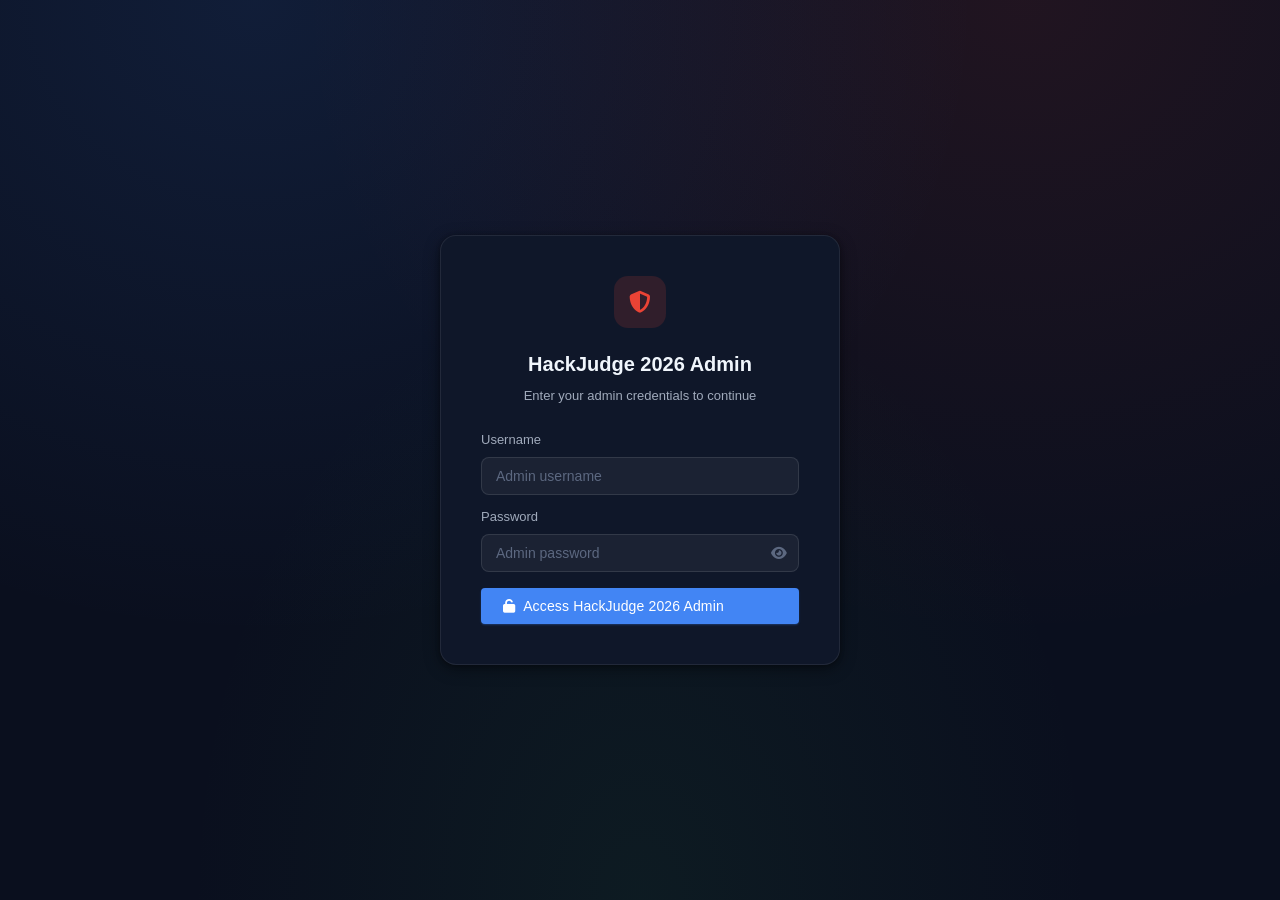
==== commit 55e859f5: "Google Agentic Premier League theme" ====
--- a/admin.html
+++ b/admin.html
@@ -3,7 +3,7 @@
 <head>
   <meta charset="UTF-8"/>
   <meta name="viewport" content="width=device-width,initial-scale=1.0"/>
-  <title>GAPL — Admin</title>
+  <title>HackJudge 2026 — Admin</title>
   <link rel="stylesheet" href="style.css"/>
   <link rel="stylesheet" href="https://cdnjs.cloudflare.com/ajax/libs/font-awesome/6.5.0/css/all.min.css"/>
   <style>
@@ -21,7 +21,7 @@
 <div class="login-wrap" id="login-screen">
   <div class="login-box">
     <div class="admin-icon"><i class="fa-solid fa-shield-halved"></i></div>
-    <h2 style="font-size:20px;font-weight:700;margin-bottom:6px">GAPL Admin</h2>
+    <h2 style="font-size:20px;font-weight:700;margin-bottom:6px">HackJudge 2026 Admin</h2>
     <p style="font-size:13px;color:var(--text-2);margin-bottom:24px;line-height:1.5">Enter your admin credentials to continue</p>
     <div style="text-align:left;margin-bottom:12px">
       <label class="label">Username</label>
@@ -34,7 +34,7 @@
         <button onclick="toggleLP()" style="position:absolute;right:12px;top:50%;transform:translateY(-50%);background:none;border:none;cursor:pointer;color:var(--text-3);font-size:14px"><i class="fa-solid fa-eye" id="lp-eye"></i></button>
       </div>
     </div>
-    <button class="btn btn-primary full-width" onclick="doLogin()"><i class="fa-solid fa-unlock"></i> Access GAPL Admin</button>
+    <button class="btn btn-primary full-width" onclick="doLogin()"><i class="fa-solid fa-unlock"></i> Access HackJudge 2026 Admin</button>
     <p id="login-error" style="display:none;color:var(--danger);font-size:13px;margin-top:12px"></p>
   </div>
 </div>
@@ -43,7 +43,7 @@
 <div id="admin-screen" style="display:none">
   <header class="site-header">
     <div class="header-inner">
-      <div class="logo"><span class="logo-icon" style="background:var(--danger)"><i class="fa-solid fa-shield-halved"></i></span>GAPL Admin</div>
+      <div class="logo"><span class="logo-icon" style="background:var(--danger)"><i class="fa-solid fa-shield-halved"></i></span>HackJudge 2026 Admin</div>
       <span style="font-size:12px;color:var(--text-3);margin-left:4px">— not visible to participants</span>
       <nav class="nav" style="margin-left:auto">
         <button onclick="showTab('submissions')" id="tab-submissions" class="btn btn-secondary tab-active" style="font-size:13px;padding:6px 14px"><i class="fa-solid fa-list"></i> Submissions</button>
--- a/style.css
+++ b/style.css
@@ -2,40 +2,45 @@
 *,*::before,*::after{box-sizing:border-box;margin:0;padding:0}
 
 :root{
-  --bg:        #F8F9FA;
-  --surface:   #ffffff;
-  --border:    rgba(0,0,0,0.10);
-  --border-md: rgba(0,0,0,0.18);
-  --text-1:    #202124;
-  --text-2:    #5F6368;
-  --text-3:    #9AA0A6;
+  /* Dark stadium theme */
+  --bg:        #0A0F1E;
+  --surface:   #0F1729;
+  --border:    rgba(255,255,255,0.08);
+  --border-md: rgba(255,255,255,0.15);
+  --text-1:    #F0F6FC;
+  --text-2:    #A0AABB;
+  --text-3:    #5C6880;
 
   /* Google colors */
   --accent:    #4285F4;
-  --accent-bg: #E8F0FE;
+  --accent-bg: rgba(66,133,244,0.15);
   --success:   #34A853;
-  --success-bg:#E6F4EA;
+  --success-bg:rgba(52,168,83,0.15);
   --warn:      #F9AB00;
-  --warn-bg:   #FEF7E0;
+  --warn-bg:   rgba(249,171,0,0.15);
   --danger:    #EA4335;
-  --danger-bg: #FCE8E6;
-  --info:      #1A73E8;
-  --info-bg:   #E8F0FE;
+  --danger-bg: rgba(234,67,53,0.15);
+  --info:      #4285F4;
+  --info-bg:   rgba(66,133,244,0.15);
 
   /* IPL accent */
   --ipl-orange: #FF6B00;
   --ipl-gold:   #FFD700;
-  --ipl-navy:   #003366;
+  --ipl-navy:   #001A3E;
 
   --radius-sm: 8px;
   --radius-md: 12px;
   --radius-lg: 16px;
-  --shadow:    0 1px 3px rgba(0,0,0,0.06),0 4px 16px rgba(0,0,0,0.05);
+  --shadow:    0 4px 16px rgba(0,0,0,0.4),0 1px 4px rgba(0,0,0,0.3);
 }
 
 body{
   font-family:"Google Sans",-apple-system,BlinkMacSystemFont,"Segoe UI",sans-serif;
   background:var(--bg);
+  background-image:
+    radial-gradient(ellipse at 20% 0%, rgba(66,133,244,0.12) 0%, transparent 50%),
+    radial-gradient(ellipse at 80% 0%, rgba(234,67,53,0.10) 0%, transparent 50%),
+    radial-gradient(ellipse at 50% 100%, rgba(52,168,83,0.08) 0%, transparent 50%);
   color:var(--text-1);
   font-size:15px;
   line-height:1.6;
@@ -49,11 +54,13 @@
 
 /* ── Header ──────────────────────────────────────────────────── */
 .site-header{
-  background:var(--surface);
-  border-bottom:none;
+  background:rgba(10,15,30,0.95);
+  backdrop-filter:blur(12px);
+  -webkit-backdrop-filter:blur(12px);
+  border-bottom:1px solid rgba(255,255,255,0.07);
   padding:0 24px;
   position:sticky;top:0;z-index:100;
-  box-shadow:0 1px 3px rgba(0,0,0,0.12),0 1px 2px rgba(0,0,0,0.08);
+  box-shadow:0 1px 0 rgba(255,255,255,0.05);
 }
 .header-inner{max-width:1100px;margin:0 auto;display:flex;align-items:center;gap:20px;height:64px}
 .logo{display:flex;align-items:center;gap:10px;text-decoration:none;color:var(--text-1);font-weight:600;font-size:17px}
@@ -103,7 +110,7 @@
   background:var(--surface);
   border:1px solid var(--border);
   border-radius:var(--radius-lg);
-  box-shadow:0 1px 2px rgba(0,0,0,0.06),0 2px 8px rgba(0,0,0,0.04);
+  box-shadow:0 4px 24px rgba(0,0,0,0.3);
 }
 .card-body{padding:28px 32px}
 
@@ -117,16 +124,19 @@
 /* ── Form ────────────────────────────────────────────────────── */
 .input,.textarea{
   width:100%;padding:10px 14px;
-  border:1.5px solid #DADCE0;
+  border:1.5px solid rgba(255,255,255,0.1);
   border-radius:var(--radius-sm);
   font-size:14px;font-family:inherit;
-  color:var(--text-1);background:var(--surface);
+  color:var(--text-1);
+  background:rgba(255,255,255,0.05);
   transition:border-color .15s,box-shadow .15s;outline:none;
 }
 .input:focus,.textarea:focus{
   border-color:var(--accent);
-  box-shadow:0 0 0 3px rgba(66,133,244,.12);
-}
+  background:rgba(66,133,244,0.05);
+  box-shadow:0 0 0 3px rgba(66,133,244,.15);
+}
+.input::placeholder,.textarea::placeholder{color:var(--text-3)}
 .textarea{resize:vertical;min-height:90px}
 
 /* ── Buttons ─────────────────────────────────────────────────── */
@@ -145,8 +155,8 @@
 }
 .btn-primary:hover{background:#1A73E8;box-shadow:0 2px 6px rgba(66,133,244,.4)}
 .btn-secondary{
-  background:var(--surface);color:var(--accent);
-  border:1.5px solid #DADCE0;
+  background:rgba(255,255,255,0.06);color:var(--accent);
+  border:1.5px solid rgba(66,133,244,0.3);
 }
 .btn-secondary:hover{background:var(--accent-bg);border-color:var(--accent)}
 .btn-lg{padding:12px 28px;font-size:15px}
@@ -163,7 +173,7 @@
 .badge-ipl{background:linear-gradient(135deg,#FF6B00,#FFD700);color:#fff;font-weight:600}
 
 /* ── Progress ────────────────────────────────────────────────── */
-.progress-wrap{height:6px;background:#E8EAED;border-radius:3px;overflow:hidden}
+.progress-wrap{height:6px;background:rgba(255,255,255,0.08);border-radius:3px;overflow:hidden}
 .progress-bar{
   height:100%;
   background:linear-gradient(90deg,#4285F4,#34A853);
@@ -172,7 +182,7 @@
 
 /* ── Param cards ─────────────────────────────────────────────── */
 .param-card{
-  border:1.5px solid #DADCE0;border-radius:var(--radius-md);
+  border:1px solid rgba(255,255,255,0.08);border-radius:var(--radius-md);
   padding:16px 18px;opacity:0;transform:translateY(12px);
   transition:opacity .4s ease,transform .4s ease;
   background:var(--surface);
@@ -183,13 +193,13 @@
 .param-name{font-size:14px;font-weight:600;flex:1;color:var(--text-1)}
 .param-score-num{font-size:22px;font-weight:700}
 .param-weight{font-size:12px;color:var(--text-3);margin-left:4px}
-.param-bar-wrap{height:4px;background:#E8EAED;border-radius:2px;margin-bottom:8px}
+.param-bar-wrap{height:4px;background:rgba(255,255,255,0.08);border-radius:2px;margin-bottom:8px}
 .param-bar{height:4px;border-radius:2px;transition:width .8s ease;width:0%}
 .param-reasoning{font-size:13px;color:var(--text-2);line-height:1.55}
 
 /* ── Chips ───────────────────────────────────────────────────── */
 .chip-row{display:flex;flex-wrap:wrap;gap:8px}
-.chip{font-size:12px;padding:4px 12px;background:var(--bg);border:1px solid #DADCE0;border-radius:12px;color:var(--text-2);display:flex;align-items:center;gap:5px}
+.chip{font-size:12px;padding:4px 12px;background:rgba(255,255,255,0.06);border:1px solid rgba(255,255,255,0.1);border-radius:12px;color:var(--text-2);display:flex;align-items:center;gap:5px}
 
 /* ── Table ───────────────────────────────────────────────────── */
 .table-wrap{overflow-x:auto}
@@ -198,12 +208,12 @@
   text-align:left;padding:10px 14px;
   font-size:11px;font-weight:600;color:var(--text-3);
   text-transform:uppercase;letter-spacing:.06em;
-  border-bottom:2px solid #DADCE0;white-space:nowrap;
-  background:#F8F9FA;
-}
-tbody td{padding:13px 14px;border-bottom:1px solid #F1F3F4;vertical-align:middle}
+  border-bottom:1px solid rgba(255,255,255,0.1);white-space:nowrap;
+  background:rgba(255,255,255,0.04);
+}
+tbody td{padding:13px 14px;border-bottom:1px solid rgba(255,255,255,0.06);vertical-align:middle}
 tbody tr:last-child td{border-bottom:none}
-tbody tr:hover td{background:#F8F9FA}
+tbody tr:hover td{background:rgba(66,133,244,0.06)}
 
 /* Rank styles — IPL themed */
 .rank-num{width:32px;height:32px;border-radius:50%;display:inline-flex;align-items:center;justify-content:center;font-size:13px;font-weight:700;background:var(--bg);color:var(--text-2)}
@@ -226,11 +236,11 @@
 @keyframes qpulse{0%,80%,100%{opacity:.3}40%{opacity:1}}
 
 /* ── Final card ──────────────────────────────────────────────── */
-.final-card{background:var(--surface);border:1.5px solid #DADCE0;border-radius:var(--radius-lg);padding:32px;display:none;text-align:center;box-shadow:var(--shadow)}
+.final-card{background:var(--surface);border:1px solid rgba(255,255,255,0.08);border-radius:var(--radius-lg);padding:32px;display:none;text-align:center;box-shadow:var(--shadow)}
 .final-card.visible{display:block}
 .final-score-num{font-size:72px;font-weight:700;letter-spacing:-3px;line-height:1}
 .mini-score-grid{display:grid;grid-template-columns:repeat(5,1fr);gap:8px;margin:20px 0}
-.mini-score{text-align:center;padding:12px 6px;background:var(--bg);border-radius:var(--radius-sm);border:1px solid #DADCE0}
+.mini-score{text-align:center;padding:12px 6px;background:rgba(255,255,255,0.04);border-radius:var(--radius-sm);border:1px solid rgba(255,255,255,0.08)}
 .mini-score-val{font-size:20px;font-weight:700}
 .mini-score-lbl{font-size:10px;color:var(--text-3);margin-top:3px;line-height:1.3}
 .feedback-label{font-size:11px;font-weight:600;text-transform:uppercase;letter-spacing:.08em;color:var(--text-3);margin-bottom:8px}
@@ -243,7 +253,7 @@
 .repo-info-card{background:var(--success-bg);border:1px solid rgba(52,168,83,.2);border-radius:var(--radius-md);padding:14px 18px;margin-bottom:20px;display:none}
 .repo-info-card.visible{display:block}
 .params-grid{display:grid;grid-template-columns:1fr 1fr;gap:12px;margin-bottom:20px}
-.progress-strip{background:var(--surface);border:1.5px solid #DADCE0;border-radius:var(--radius-md);padding:16px 20px;margin-bottom:20px}
+.progress-strip{background:var(--surface);border:1px solid rgba(255,255,255,0.08);border-radius:var(--radius-md);padding:16px 20px;margin-bottom:20px}
 .progress-top{display:flex;align-items:center;gap:12px;margin-bottom:10px}
 .progress-label{font-size:14px;font-weight:500;flex:1;color:var(--text-1)}
 .progress-pct{font-size:13px;color:var(--text-3)}
@@ -253,14 +263,14 @@
 .lb-controls{display:flex;align-items:center;gap:12px;margin-bottom:20px;flex-wrap:wrap}
 .lb-count{font-size:13px;color:var(--text-3);margin-left:auto}
 .track-filter{display:flex;gap:6px;flex-wrap:wrap}
-.track-btn{padding:6px 16px;border-radius:20px;font-size:13px;font-weight:500;border:1.5px solid #DADCE0;background:var(--surface);color:var(--text-2);cursor:pointer;transition:all .15s}
+.track-btn{padding:6px 16px;border-radius:20px;font-size:13px;font-weight:500;border:1.5px solid rgba(255,255,255,0.1);background:rgba(255,255,255,0.06);color:var(--text-2);cursor:pointer;transition:all .15s}
 .track-btn.active,.track-btn:hover{background:var(--accent);color:#fff;border-color:var(--accent)}
 .team-mini-avatar{width:32px;height:32px;border-radius:8px;background:linear-gradient(135deg,#4285F4,#34A853);color:#fff;display:flex;align-items:center;justify-content:center;font-size:13px;font-weight:700;flex-shrink:0}
 .expand-btn{background:none;border:none;cursor:pointer;color:var(--text-3);font-size:13px;padding:4px 8px;border-radius:4px}
 .expand-btn:hover{color:var(--text-1);background:var(--bg)}
 .detail-row{display:none}
 .detail-row.open{display:table-row}
-.detail-cell{background:#F8F9FA;padding:16px 20px!important;border-bottom:1px solid #F1F3F4!important}
+.detail-cell{background:rgba(255,255,255,0.04);padding:16px 20px!important;border-bottom:1px solid #F1F3F4!important}
 
 /* ── Points table header (IPL style) ────────────────────────── */
 .points-table-header{
@@ -277,12 +287,12 @@
 .del-btn{background:none;border:1px solid rgba(234,67,53,.3);color:var(--danger);border-radius:4px;padding:4px 10px;font-size:12px;cursor:pointer;transition:background .15s}
 .del-btn:hover{background:var(--danger-bg)}
 .stats-row{display:grid;grid-template-columns:repeat(4,1fr);gap:12px;margin-bottom:20px}
-.stat-box{background:var(--surface);border:1.5px solid #DADCE0;border-radius:var(--radius-md);padding:16px;text-align:center}
+.stat-box{background:var(--surface);border:1px solid rgba(255,255,255,0.08);border-radius:var(--radius-md);padding:16px;text-align:center}
 .stat-num{font-size:30px;font-weight:700}
 .stat-lbl{font-size:11px;color:var(--text-3);margin-top:2px;text-transform:uppercase;letter-spacing:.06em}
-.bulk-input{width:100%;padding:6px 10px;border:1.5px solid #DADCE0;border-radius:4px;font-size:12px;font-family:inherit;outline:none}
+.bulk-input{width:100%;padding:6px 10px;border:1px solid rgba(255,255,255,0.1);border-radius:4px;font-size:12px;font-family:inherit;outline:none;background:rgba(255,255,255,0.05);color:var(--text-1)}
 .bulk-input:focus{border-color:var(--accent)}
-.bulk-result-row{display:flex;align-items:center;gap:12px;padding:10px 14px;background:var(--surface);border:1.5px solid #DADCE0;border-radius:var(--radius-md);font-size:13px}
+.bulk-result-row{display:flex;align-items:center;gap:12px;padding:10px 14px;background:var(--surface);border:1px solid rgba(255,255,255,0.08);border-radius:var(--radius-md);font-size:13px}
 .bulk-result-score{font-size:18px;font-weight:700;min-width:48px;text-align:center}
 .bulk-result-meta{flex:1}
 .bulk-result-name{font-weight:600;color:var(--text-1)}
@@ -296,23 +306,23 @@
 .form-grid{display:grid;grid-template-columns:1fr 1fr;gap:14px}
 .form-group{display:flex;flex-direction:column}
 .form-group.full{grid-column:1/-1}
-.section-divider{border:none;border-top:1px solid #DADCE0;margin:24px 0}
+.section-divider{border:none;border-top:1px solid rgba(255,255,255,0.08);margin:24px 0}
 .key-field-wrap{position:relative}
 .key-toggle{position:absolute;right:12px;top:50%;transform:translateY(-50%);background:none;border:none;cursor:pointer;color:var(--text-3);font-size:15px;padding:4px}
 
 /* ── Modal ───────────────────────────────────────────────────── */
 .modal-overlay{display:none;position:fixed;inset:0;background:rgba(32,33,36,.5);align-items:center;justify-content:center;z-index:200;padding:24px}
 .modal-overlay.show{display:flex}
-.modal-box{background:var(--surface);border-radius:var(--radius-lg);padding:28px 32px;width:100%;max-width:440px;box-shadow:0 8px 40px rgba(0,0,0,.2)}
+.modal-box{background:#131C2E;border:1px solid rgba(255,255,255,0.1);border-radius:var(--radius-lg);padding:28px 32px;width:100%;max-width:440px;box-shadow:0 16px 60px rgba(0,0,0,.6)}
 
 /* ── Toast ───────────────────────────────────────────────────── */
 #toast-area{position:fixed;bottom:24px;right:24px;z-index:999;display:flex;flex-direction:column;gap:8px}
-.toast{background:var(--text-1);color:#fff;padding:12px 18px;border-radius:var(--radius-md);font-size:14px;box-shadow:var(--shadow);animation:slideIn .25s ease;max-width:320px}
+.toast{background:#1A2744;border:1px solid rgba(255,255,255,0.1);color:#fff;padding:12px 18px;border-radius:var(--radius-md);font-size:14px;box-shadow:var(--shadow);animation:slideIn .25s ease;max-width:320px}
 .toast.toast-error{background:var(--danger)}
 @keyframes slideIn{from{transform:translateX(40px);opacity:0}to{transform:translateX(0);opacity:1}}
 
 /* ── Spinner ─────────────────────────────────────────────────── */
-.spinner{width:20px;height:20px;border:2.5px solid #E8EAED;border-top-color:var(--accent);border-radius:50%;animation:spin .7s linear infinite;flex-shrink:0}
+.spinner{width:20px;height:20px;border:2.5px solid rgba(255,255,255,0.1);border-top-color:var(--accent);border-radius:50%;animation:spin .7s linear infinite;flex-shrink:0}
 @keyframes spin{to{transform:rotate(360deg)}}
 
 /* ── Utilities ───────────────────────────────────────────────── */
